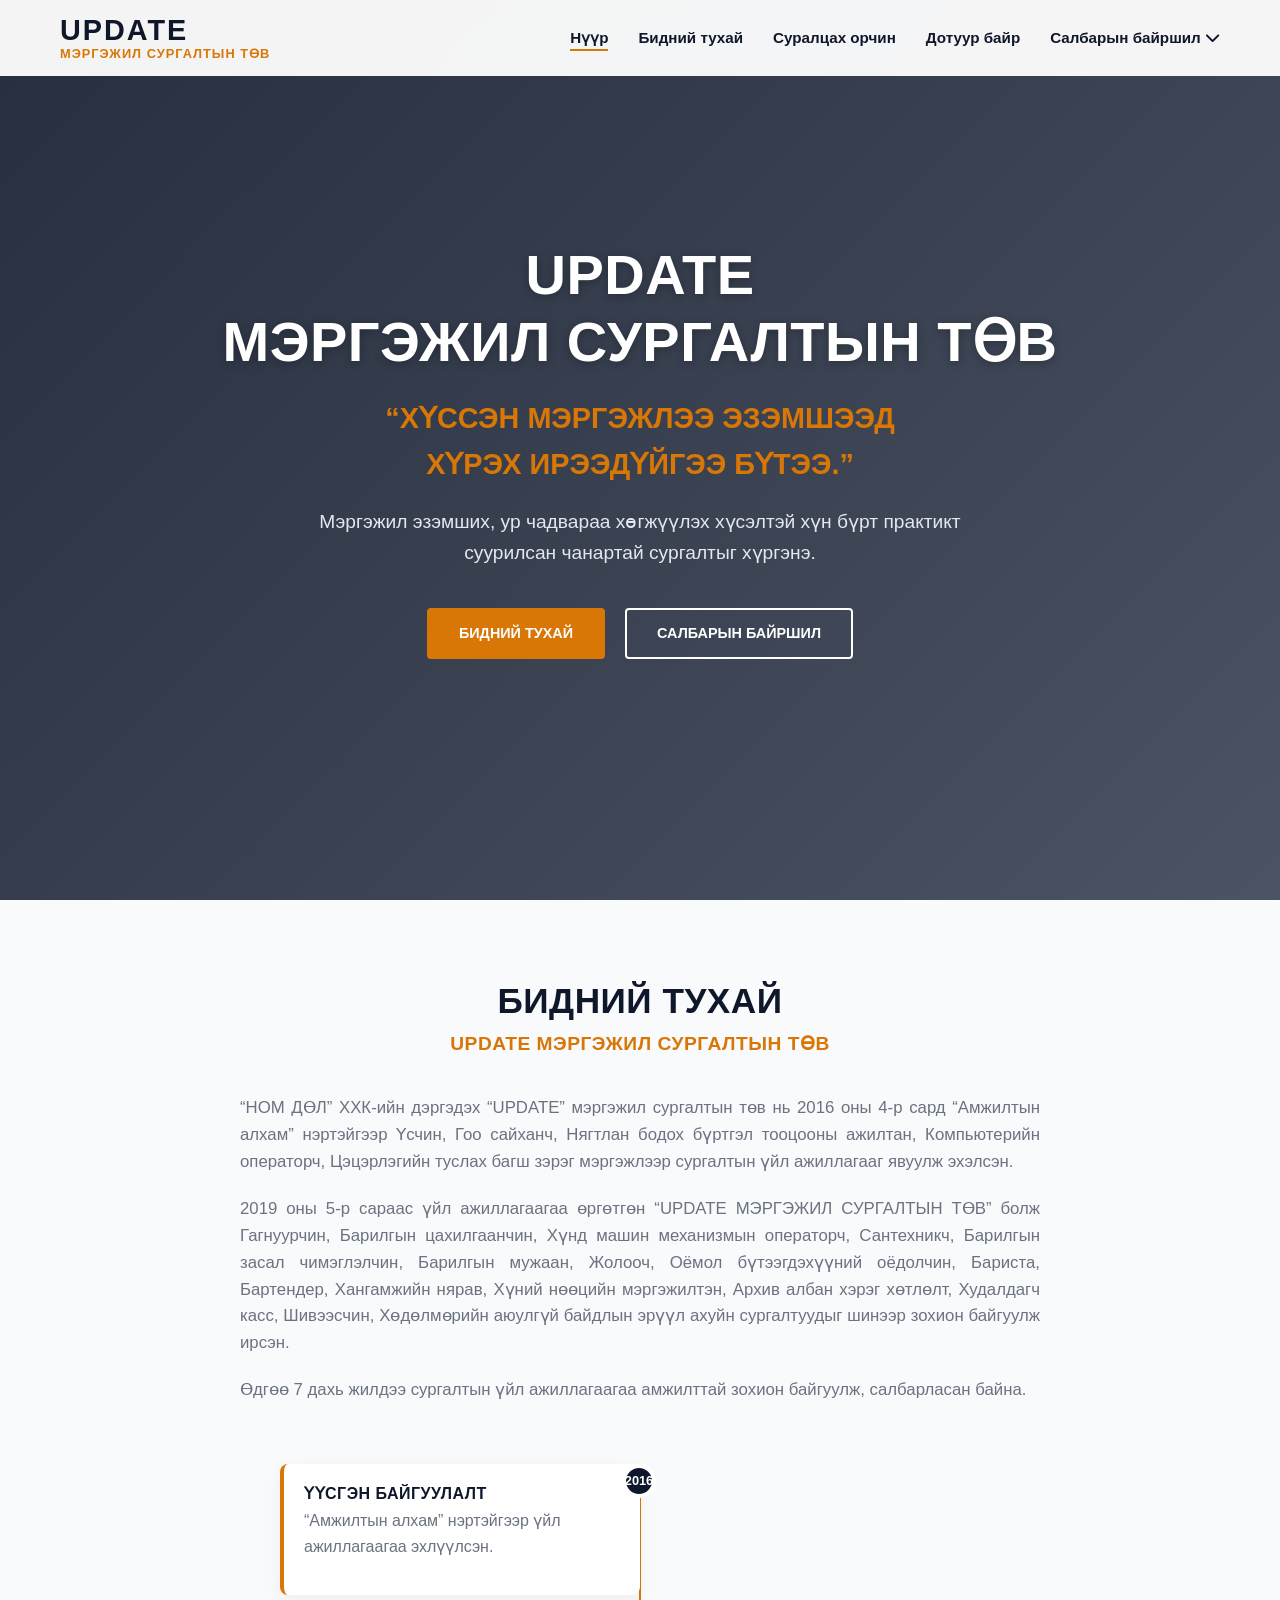
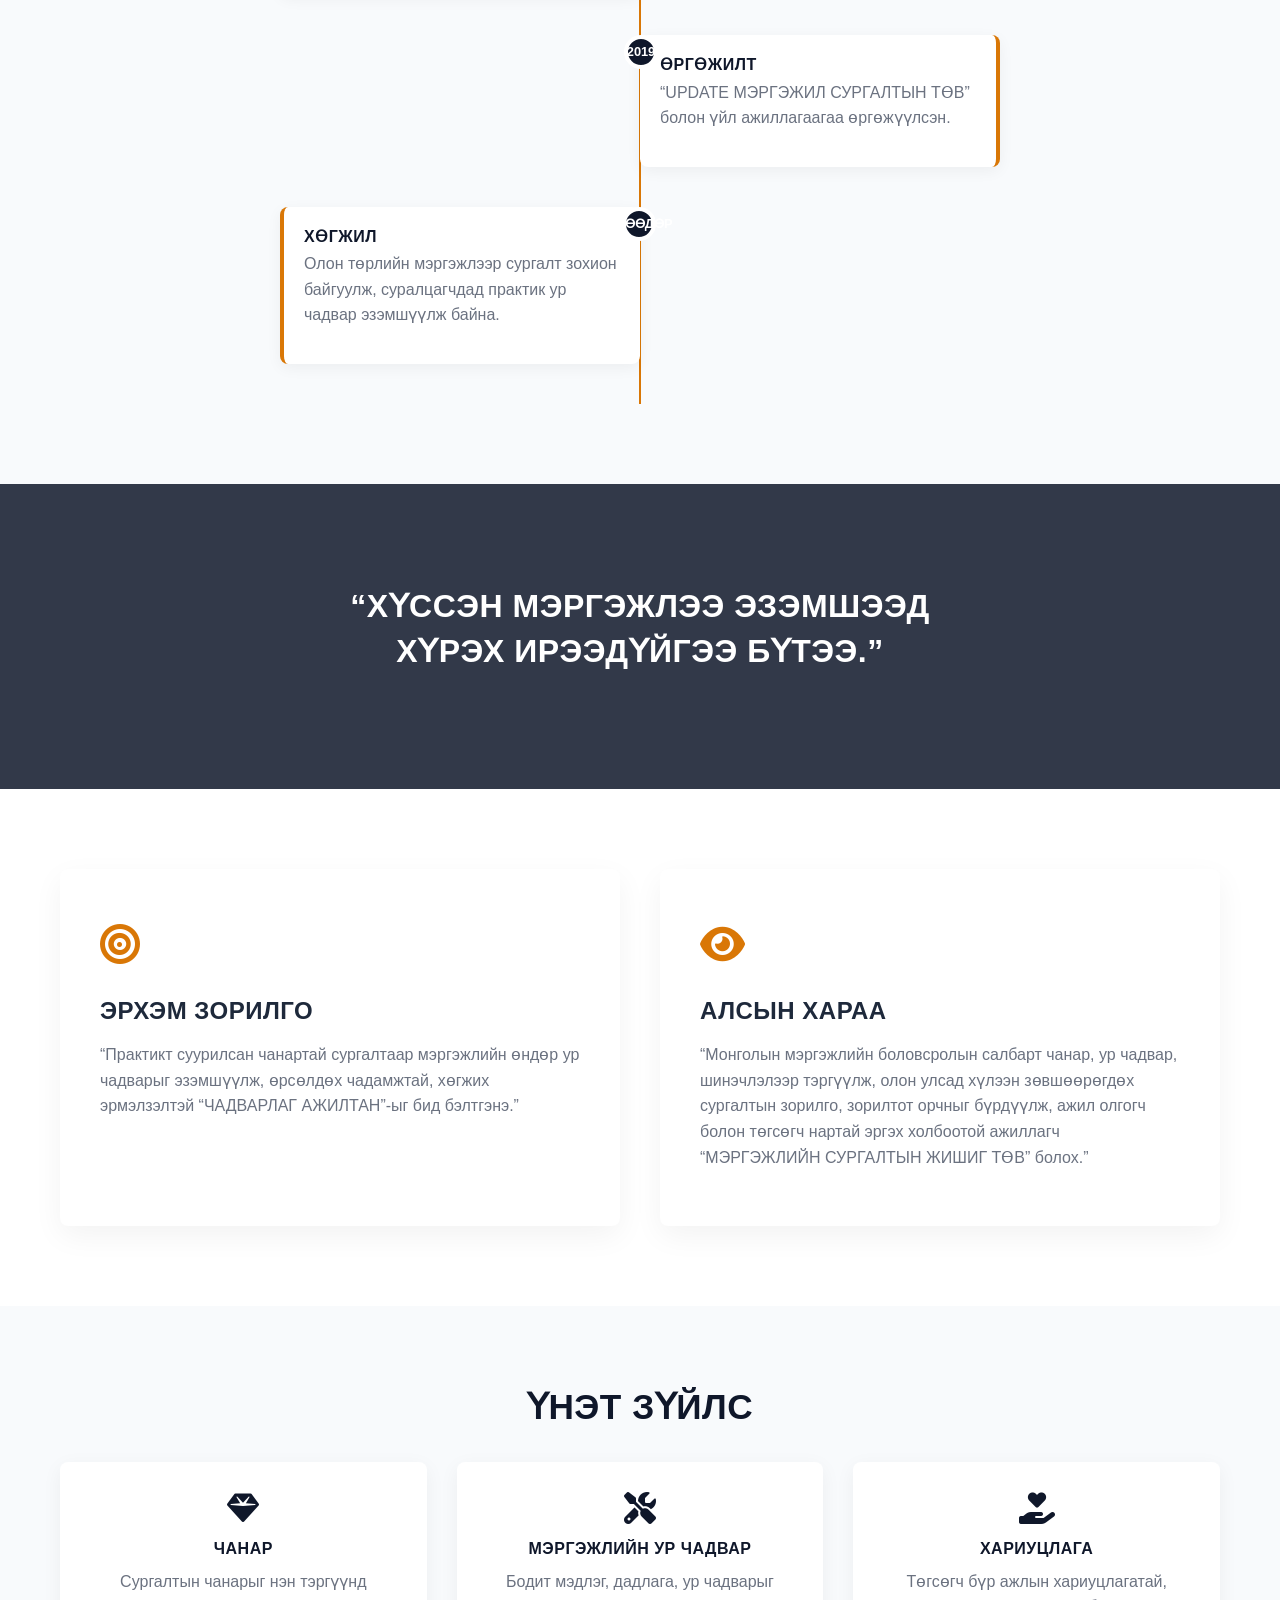
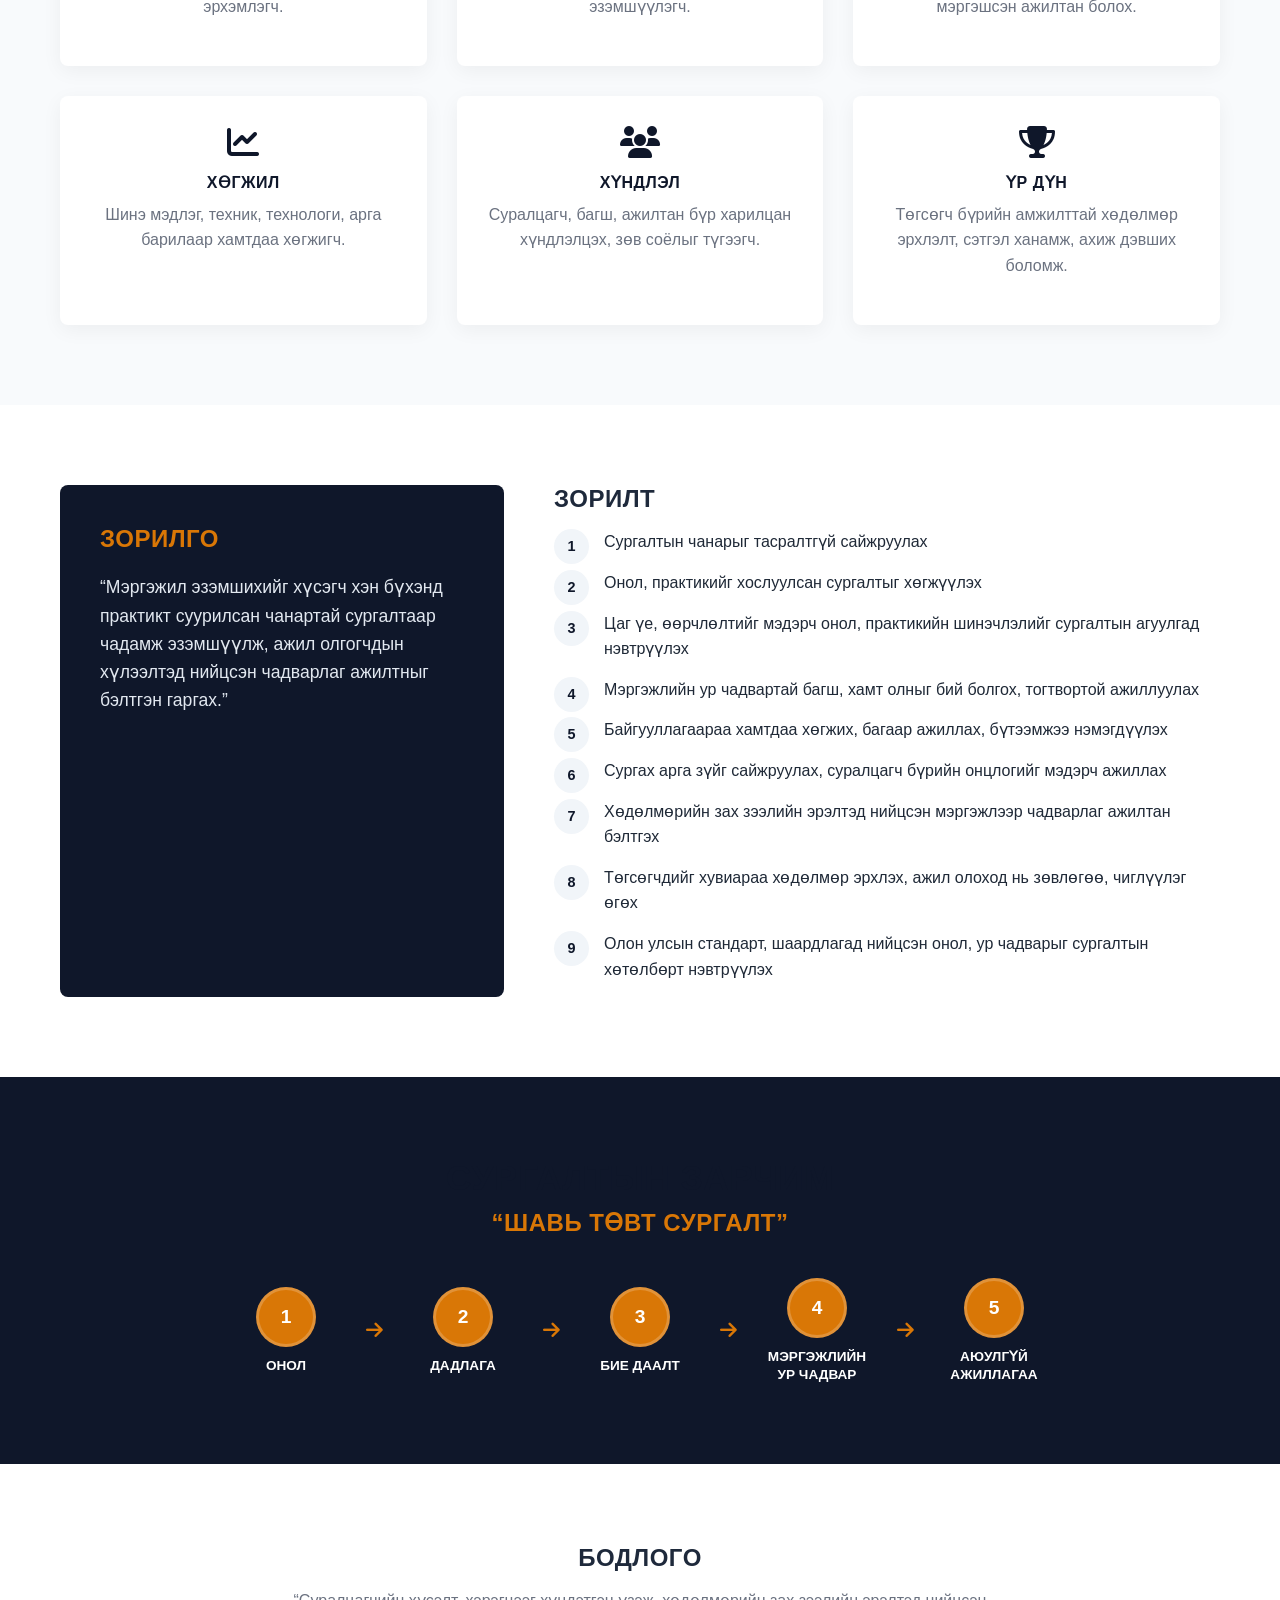
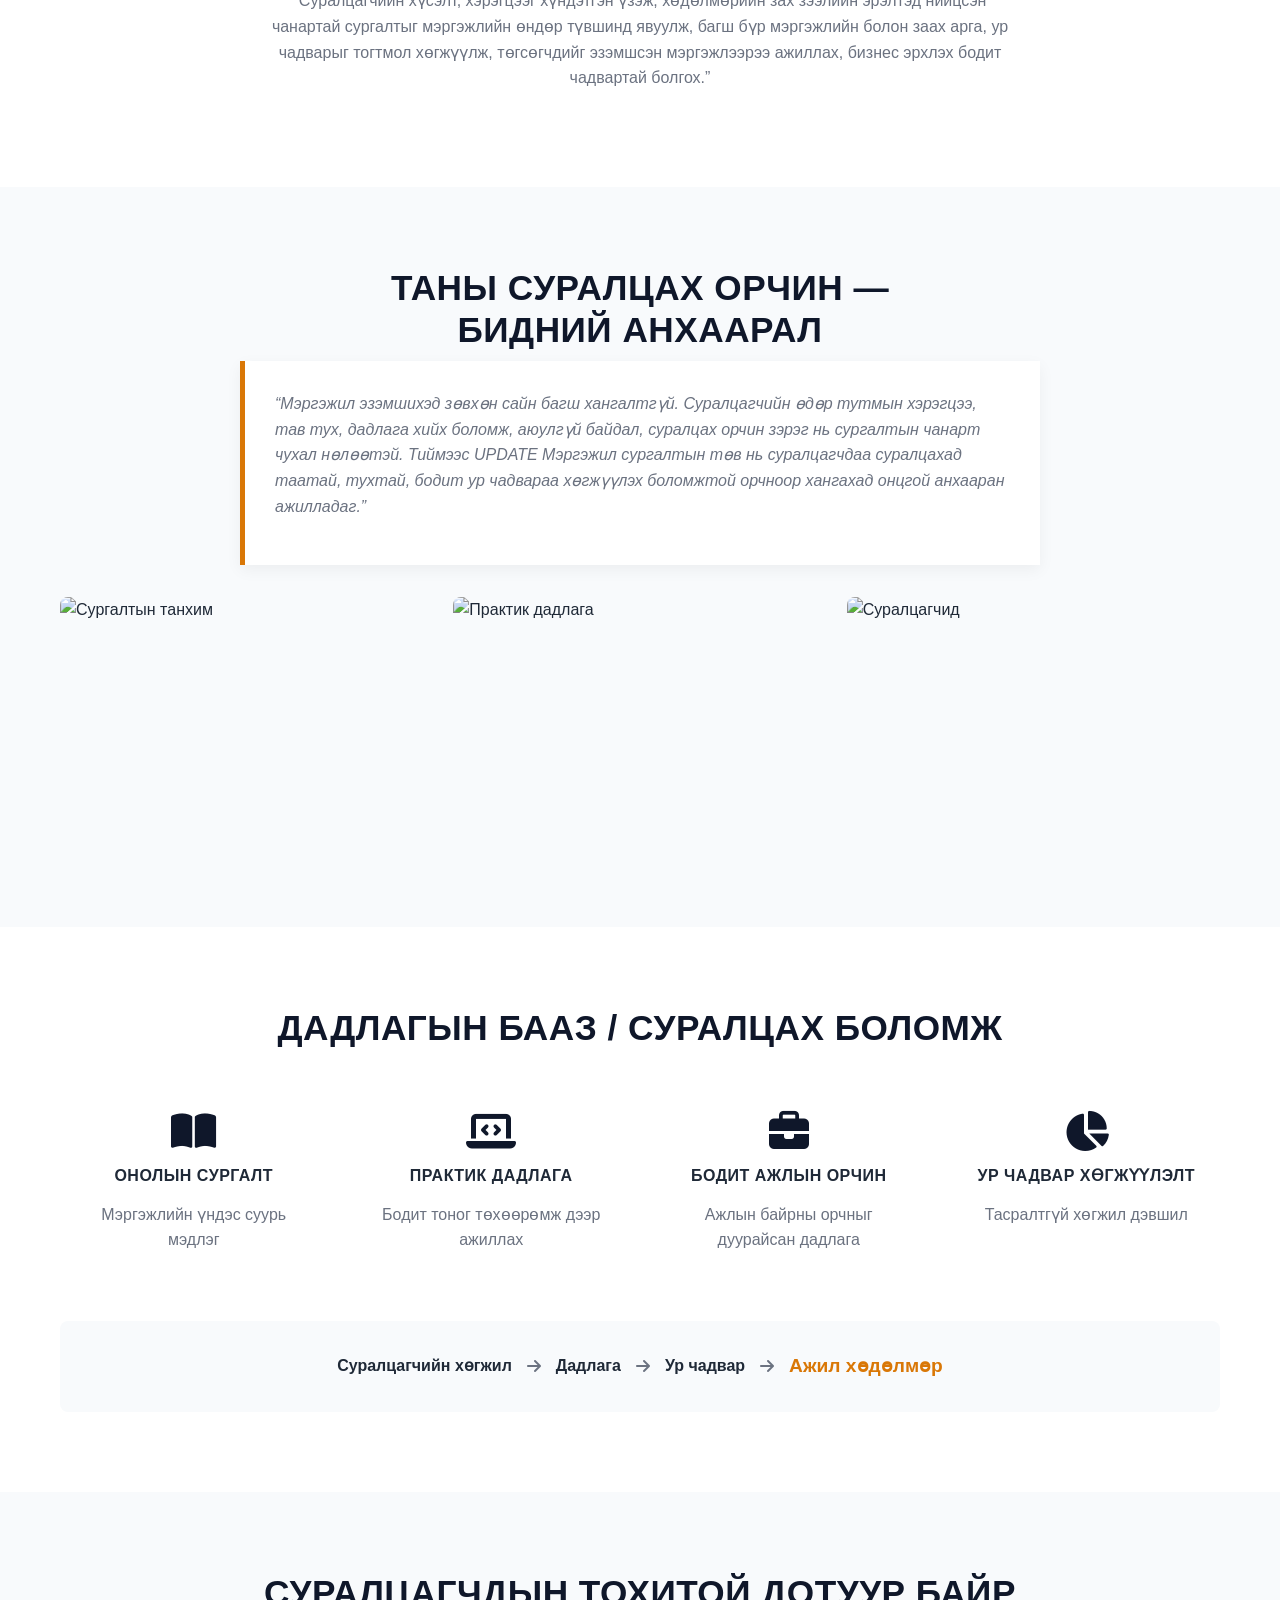
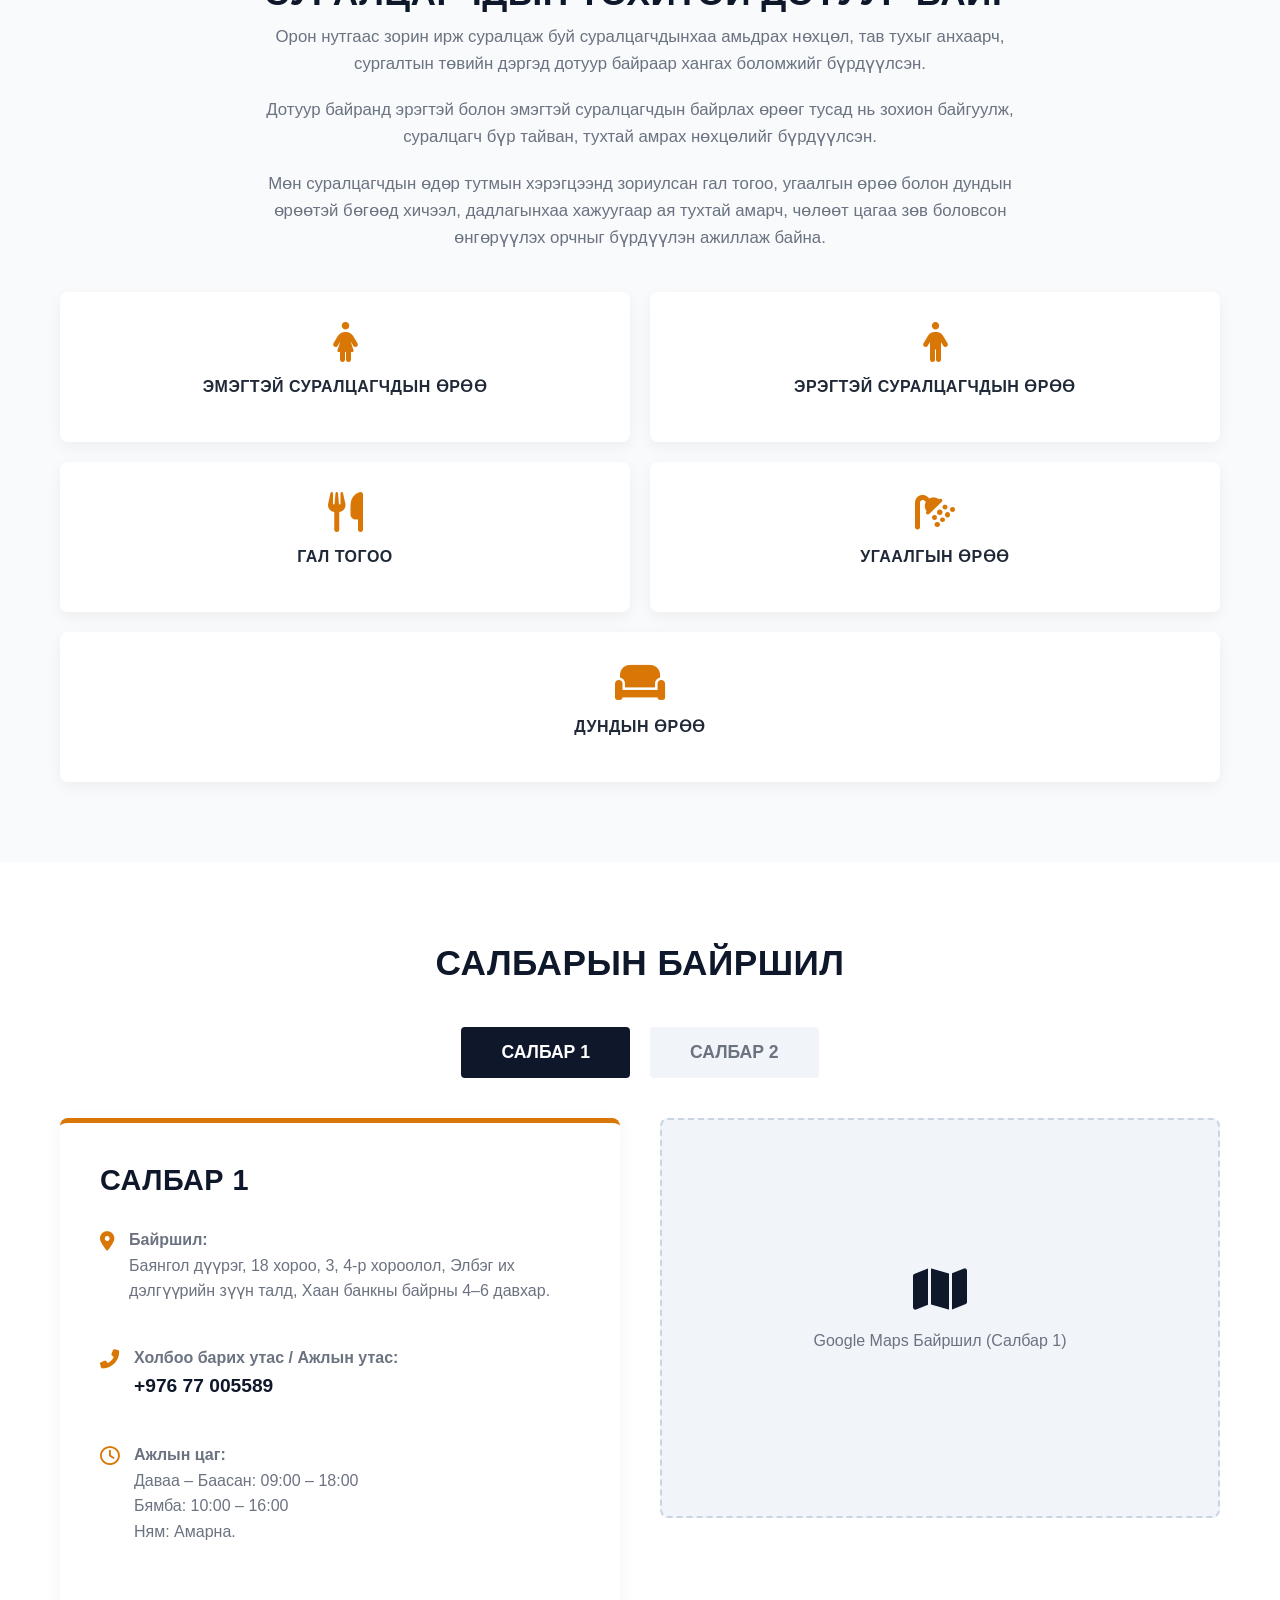
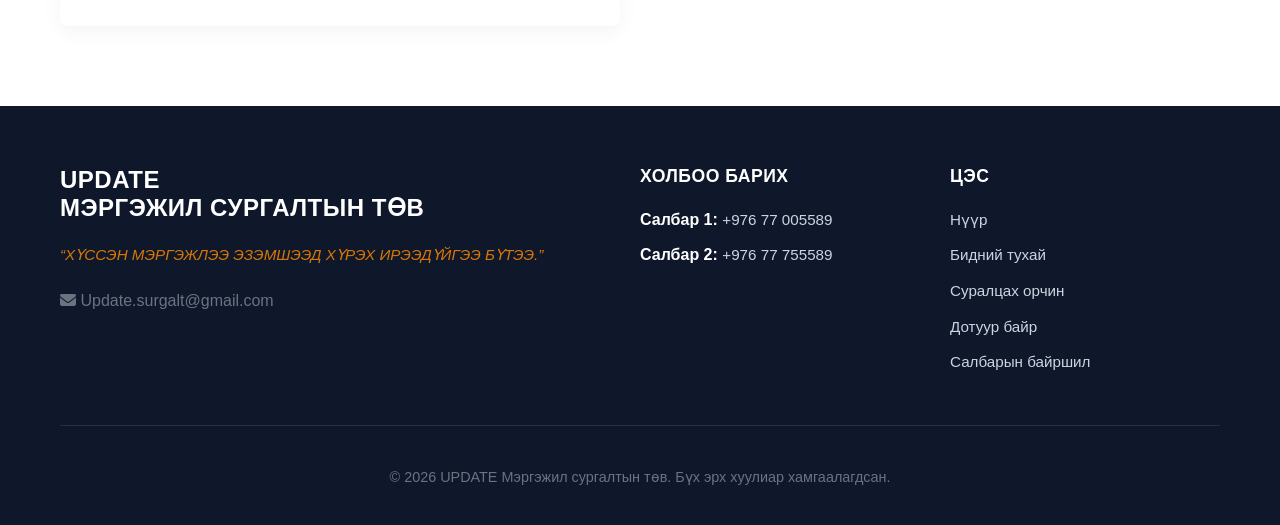
==== UPDATEMST/index.html @ 88a1bbc9 "1" ====
<!DOCTYPE html>
<html lang="mn">
<head>
    <meta charset="UTF-8">
    <meta name="viewport" content="width=device-width, initial-scale=1.0">
    <title>UPDATE Мэргэжил сургалтын төв | НОМ ДӨЛ ХХК</title>
    <meta name="description" content="НОМ ДӨЛ ХХК-ийн дэргэдэх UPDATE Мэргэжил сургалтын төв. Практикт суурилсан чанартай мэргэжлийн сургалт.">
    
    <!-- Google Fonts: Arial fallback included -->
    <link rel="preconnect" href="https://fonts.googleapis.com">
    <link rel="preconnect" href="https://fonts.gstatic.com" crossorigin>
    <link href="https://fonts.googleapis.com/css2?family=Arimo:wght@400;500;600;700&display=swap" rel="stylesheet">
    
    <!-- Font Awesome for Icons -->
    <link rel="stylesheet" href="https://cdnjs.cloudflare.com/ajax/libs/font-awesome/6.4.0/css/all.min.css">
    
    <link rel="stylesheet" href="style.css">
</head>
<body>

    <!-- HEADER -->
    <header id="header">
        <div class="container header-container">
            <div class="logo">
                <span class="logo-main">UPDATE</span>
                <span class="logo-sub">МЭРГЭЖИЛ СУРГАЛТЫН ТӨВ</span>
            </div>
            
            <button class="mobile-menu-btn" aria-label="Цэс нээх">
                <i class="fas fa-bars"></i>
            </button>

            <nav class="main-nav">
                <ul>
                    <li><a href="#home" class="nav-link active">Нүүр</a></li>
                    <li><a href="#about" class="nav-link">Бидний тухай</a></li>
                    <li><a href="#environment" class="nav-link">Суралцах орчин</a></li>
                    <li><a href="#dormitory" class="nav-link">Дотуур байр</a></li>
                    <li class="dropdown">
                        <a href="#branches" class="nav-link dropdown-toggle">Салбарын байршил <i class="fas fa-chevron-down"></i></a>
                        <ul class="dropdown-menu">
                            <li><a href="#branch1">Салбар 1</a></li>
                            <li><a href="#branch2">Салбар 2</a></li>
                        </ul>
                    </li>
                </ul>
            </nav>
        </div>
    </header>

    <!-- HERO SECTION -->
    <section id="home" class="hero">
        <div class="hero-overlay"></div>
        <div class="container hero-content">
            <h1 class="fade-in">UPDATE<br>МЭРГЭЖИЛ СУРГАЛТЫН ТӨВ</h1>
            <p class="hero-slogan fade-in delay-1">“ХҮССЭН МЭРГЭЖЛЭЭ ЭЗЭМШЭЭД<br>ХҮРЭХ ИРЭЭДҮЙГЭЭ БҮТЭЭ.”</p>
            <p class="hero-desc fade-in delay-2">Мэргэжил эзэмших, ур чадвараа хөгжүүлэх хүсэлтэй хүн бүрт практикт суурилсан чанартай сургалтыг хүргэнэ.</p>
            <div class="hero-buttons fade-in delay-3">
                <a href="#about" class="btn btn-primary">Бидний тухай</a>
                <a href="#branches" class="btn btn-outline">Салбарын байршил</a>
            </div>
        </div>
    </section>

    <!-- ABOUT US / TIMELINE -->
    <section id="about" class="section bg-light">
        <div class="container">
            <div class="section-header text-center">
                <h2 class="section-title">БИДНИЙ ТУХАЙ</h2>
                <h3 class="section-subtitle">UPDATE МЭРГЭЖИЛ СУРГАЛТЫН ТӨВ</h3>
            </div>

            <div class="about-text max-w-800">
                <p>“НОМ ДӨЛ” ХХК-ийн дэргэдэх “UPDATE” мэргэжил сургалтын төв нь 2016 оны 4-р сард “Амжилтын алхам” нэртэйгээр Үсчин, Гоо сайханч, Нягтлан бодох бүртгэл тооцооны ажилтан, Компьютерийн операторч, Цэцэрлэгийн туслах багш зэрэг мэргэжлээр сургалтын үйл ажиллагааг явуулж эхэлсэн.</p>
                <p>2019 оны 5-р сараас үйл ажиллагаагаа өргөтгөн “UPDATE МЭРГЭЖИЛ СУРГАЛТЫН ТӨВ” болж Гагнуурчин, Барилгын цахилгаанчин, Хүнд машин механизмын операторч, Сантехникч, Барилгын засал чимэглэлчин, Барилгын мужаан, Жолооч, Оёмол бүтээгдэхүүний оёдолчин, Бариста, Бартендер, Хангамжийн нярав, Хүний нөөцийн мэргэжилтэн, Архив албан хэрэг хөтлөлт, Худалдагч касс, Шивээсчин, Хөдөлмөрийн аюулгүй байдлын эрүүл ахуйн сургалтуудыг шинээр зохион байгуулж ирсэн.</p>
                <p>Өдгөө 7 дахь жилдээ сургалтын үйл ажиллагаагаа амжилттай зохион байгуулж, салбарласан байна.</p>
            </div>

            <div class="timeline mt-5">
                <div class="timeline-item">
                    <div class="timeline-marker">2016</div>
                    <div class="timeline-content">
                        <h4>Үүсгэн байгуулалт</h4>
                        <p>“Амжилтын алхам” нэртэйгээр үйл ажиллагаагаа эхлүүлсэн.</p>
                    </div>
                </div>
                <div class="timeline-item">
                    <div class="timeline-marker">2019</div>
                    <div class="timeline-content">
                        <h4>Өргөжилт</h4>
                        <p>“UPDATE МЭРГЭЖИЛ СУРГАЛТЫН ТӨВ” болон үйл ажиллагаагаа өргөжүүлсэн.</p>
                    </div>
                </div>
                <div class="timeline-item">
                    <div class="timeline-marker current">ӨНӨӨДӨР</div>
                    <div class="timeline-content">
                        <h4>Хөгжил</h4>
                        <p>Олон төрлийн мэргэжлээр сургалт зохион байгуулж, суралцагчдад практик ур чадвар эзэмшүүлж байна.</p>
                    </div>
                </div>
            </div>
        </div>
    </section>

    <!-- QUOTE SECTION -->
    <section class="quote-section parallax">
        <div class="container text-center">
            <h2 class="quote-text">“ХҮСCЭН МЭРГЭЖЛЭЭ ЭЗЭМШЭЭД<br>ХҮРЭХ ИРЭЭДҮЙГЭЭ БҮТЭЭ.”</h2>
        </div>
    </section>

    <!-- MISSION & VISION -->
    <section class="section">
        <div class="container grid-2-col">
            <div class="card mission-card reveal">
                <div class="icon-box"><i class="fas fa-bullseye"></i></div>
                <h3>ЭРХЭМ ЗОРИЛГО</h3>
                <p>“Практикт суурилсан чанартай сургалтаар мэргэжлийн өндөр ур чадварыг эзэмшүүлж, өрсөлдөх чадамжтай, хөгжих эрмэлзэлтэй “ЧАДВАРЛАГ АЖИЛТАН”-ыг бид бэлтгэнэ.”</p>
            </div>
            <div class="card vision-card reveal">
                <div class="icon-box"><i class="fas fa-eye"></i></div>
                <h3>АЛСЫН ХАРАА</h3>
                <p>“Монголын мэргэжлийн боловсролын салбарт чанар, ур чадвар, шинэчлэлээр тэргүүлж, олон улсад хүлээн зөвшөөрөгдөх сургалтын зорилго, зорилтот орчныг бүрдүүлж, ажил олгогч болон төгсөгч нартай эргэх холбоотой ажиллагч “МЭРГЭЖЛИЙН СУРГАЛТЫН ЖИШИГ ТӨВ” болох.”</p>
            </div>
        </div>
    </section>

    <!-- VALUES -->
    <section class="section bg-light">
        <div class="container">
            <div class="section-header text-center mb-4">
                <h2 class="section-title">ҮНЭТ ЗҮЙЛС</h2>
            </div>
            <div class="grid-3-col values-grid">
                <div class="value-card reveal">
                    <i class="fas fa-gem value-icon"></i>
                    <h4>ЧАНАР</h4>
                    <p>Сургалтын чанарыг нэн тэргүүнд эрхэмлэгч.</p>
                </div>
                <div class="value-card reveal">
                    <i class="fas fa-tools value-icon"></i>
                    <h4>МЭРГЭЖЛИЙН УР ЧАДВАР</h4>
                    <p>Бодит мэдлэг, дадлага, ур чадварыг эзэмшүүлэгч.</p>
                </div>
                <div class="value-card reveal">
                    <i class="fas fa-hand-holding-heart value-icon"></i>
                    <h4>ХАРИУЦЛАГА</h4>
                    <p>Төгсөгч бүр ажлын хариуцлагатай, мэргэшсэн ажилтан болох.</p>
                </div>
                <div class="value-card reveal">
                    <i class="fas fa-chart-line value-icon"></i>
                    <h4>ХӨГЖИЛ</h4>
                    <p>Шинэ мэдлэг, техник, технологи, арга барилаар хамтдаа хөгжигч.</p>
                </div>
                <div class="value-card reveal">
                    <i class="fas fa-users value-icon"></i>
                    <h4>ХҮНДЛЭЛ</h4>
                    <p>Суралцагч, багш, ажилтан бүр харилцан хүндлэлцэх, зөв соёлыг түгээгч.</p>
                </div>
                <div class="value-card reveal">
                    <i class="fas fa-trophy value-icon"></i>
                    <h4>ҮР ДҮН</h4>
                    <p>Төгсөгч бүрийн амжилттай хөдөлмөр эрхлэлт, сэтгэл ханамж, ахиж дэвших боломж.</p>
                </div>
            </div>
        </div>
    </section>

    <!-- GOALS & OBJECTIVES -->
    <section class="section">
        <div class="container">
            <div class="goals-wrapper">
                <div class="goal-main reveal">
                    <h3>ЗОРИЛГО</h3>
                    <p class="lead-text">“Мэргэжил эзэмшихийг хүсэгч хэн бүхэнд практикт суурилсан чанартай сургалтаар чадамж эзэмшүүлж, ажил олгогчдын хүлээлтэд нийцсэн чадварлаг ажилтныг бэлтгэн гаргах.”</p>
                </div>
                
                <div class="objectives-list reveal">
                    <h3>ЗОРИЛТ</h3>
                    <ol>
                        <li>Сургалтын чанарыг тасралтгүй сайжруулах</li>
                        <li>Онол, практикийг хослуулсан сургалтыг хөгжүүлэх</li>
                        <li>Цаг үе, өөрчлөлтийг мэдэрч онол, практикийн шинэчлэлийг сургалтын агуулгад нэвтрүүлэх</li>
                        <li>Мэргэжлийн ур чадвартай багш, хамт олныг бий болгох, тогтвортой ажиллуулах</li>
                        <li>Байгууллагаараа хамтдаа хөгжих, багаар ажиллах, бүтээмжээ нэмэгдүүлэх</li>
                        <li>Сургах арга зүйг сайжруулах, суралцагч бүрийн онцлогийг мэдэрч ажиллах</li>
                        <li>Хөдөлмөрийн зах зээлийн эрэлтэд нийцсэн мэргэжлээр чадварлаг ажилтан бэлтгэх</li>
                        <li>Төгсөгчдийг хувиараа хөдөлмөр эрхлэх, ажил олоход нь зөвлөгөө, чиглүүлэг өгөх</li>
                        <li>Олон улсын стандарт, шаардлагад нийцсэн онол, ур чадварыг сургалтын хөтөлбөрт нэвтрүүлэх</li>
                    </ol>
                </div>
            </div>
        </div>
    </section>

    <!-- TRAINING PRINCIPLES -->
    <section class="section bg-dark text-white">
        <div class="container text-center">
            <h2 class="section-title text-white mb-2">СУРГАЛТЫН ЗАРЧИМ</h2>
            <h3 class="text-accent mb-5">“ШАВЬ ТӨВТ СУРГАЛТ”</h3>
            
            <div class="process-flow">
                <div class="process-step">
                    <div class="step-circle">1</div>
                    <span>ОНОЛ</span>
                </div>
                <div class="process-arrow"><i class="fas fa-arrow-right"></i></div>
                
                <div class="process-step">
                    <div class="step-circle">2</div>
                    <span>ДАДЛАГА</span>
                </div>
                <div class="process-arrow"><i class="fas fa-arrow-right"></i></div>
                
                <div class="process-step">
                    <div class="step-circle">3</div>
                    <span>БИЕ ДААЛТ</span>
                </div>
                <div class="process-arrow"><i class="fas fa-arrow-right"></i></div>
                
                <div class="process-step">
                    <div class="step-circle">4</div>
                    <span>МЭРГЭЖЛИЙН<br>УР ЧАДВАР</span>
                </div>
                <div class="process-arrow"><i class="fas fa-arrow-right"></i></div>
                
                <div class="process-step">
                    <div class="step-circle">5</div>
                    <span>АЮУЛГҮЙ<br>АЖИЛЛАГАА</span>
                </div>
            </div>
        </div>
    </section>

    <!-- POLICY -->
    <section class="section">
        <div class="container max-w-800 text-center">
            <h3 class="mb-3">БОДЛОГО</h3>
            <p class="policy-text">“Суралцагчийн хүсэлт, хэрэгцээг хүндэтгэн үзэж, хөдөлмөрийн зах зээлийн эрэлтэд нийцсэн чанартай сургалтыг мэргэжлийн өндөр түвшинд явуулж, багш бүр мэргэжлийн болон заах арга, ур чадварыг тогтмол хөгжүүлж, төгсөгчдийг эзэмшсэн мэргэжлээрээ ажиллах, бизнес эрхлэх бодит чадвартай болгох.”</p>
        </div>
    </section>

    <!-- ENVIRONMENT -->
    <section id="environment" class="section bg-light">
        <div class="container">
            <div class="section-header text-center">
                <h2 class="section-title">ТАНЫ СУРАЛЦАХ ОРЧИН —<br>БИДНИЙ АНХААРАЛ</h2>
            </div>
            
            <div class="quote-block max-w-800 mx-auto mb-5">
                <p>“Мэргэжил эзэмшихэд зөвхөн сайн багш хангалтгүй. Суралцагчийн өдөр тутмын хэрэгцээ, тав тух, дадлага хийх боломж, аюулгүй байдал, суралцах орчин зэрэг нь сургалтын чанарт чухал нөлөөтэй. Тиймээс UPDATE Мэргэжил сургалтын төв нь суралцагчдаа суралцахад таатай, тухтай, бодит ур чадвараа хөгжүүлэх боломжтой орчноор хангахад онцгой анхааран ажилладаг.”</p>
            </div>

            <div class="gallery-grid">
                <!-- Placeholder images using placehold.co for demonstration -->
                <div class="gallery-item">
                    <img src="https://placehold.co/600x400/e2e8f0/1e293b?text=Сургалтын+танхим" alt="Сургалтын танхим">
                    <div class="overlay"><span>Сургалтын танхим</span></div>
                </div>
                <div class="gallery-item">
                    <img src="https://placehold.co/600x400/e2e8f0/1e293b?text=Практик+дадлага" alt="Практик дадлага">
                    <div class="overlay"><span>Практик дадлага</span></div>
                </div>
                <div class="gallery-item">
                    <img src="https://placehold.co/600x400/e2e8f0/1e293b?text=Суралцагчид" alt="Суралцагчид">
                    <div class="overlay"><span>Суралцагчид</span></div>
                </div>
            </div>
        </div>
    </section>

    <!-- PRACTICE BASE -->
    <section class="section">
        <div class="container">
            <div class="section-header text-center mb-5">
                <h2 class="section-title">ДАДЛАГЫН БААЗ / СУРАЛЦАХ БОЛОМЖ</h2>
            </div>
            
            <div class="grid-4-col">
                <div class="feature-box text-center reveal">
                    <i class="fas fa-book-open feature-icon"></i>
                    <h4>Онолын сургалт</h4>
                    <p>Мэргэжлийн үндэс суурь мэдлэг</p>
                </div>
                <div class="feature-box text-center reveal">
                    <i class="fas fa-laptop-code feature-icon"></i>
                    <h4>Практик дадлага</h4>
                    <p>Бодит тоног төхөөрөмж дээр ажиллах</p>
                </div>
                <div class="feature-box text-center reveal">
                    <i class="fas fa-briefcase feature-icon"></i>
                    <h4>Бодит ажлын орчин</h4>
                    <p>Ажлын байрны орчныг дуурайсан дадлага</p>
                </div>
                <div class="feature-box text-center reveal">
                    <i class="fas fa-chart-pie feature-icon"></i>
                    <h4>Ур чадвар хөгжүүлэлт</h4>
                    <p>Тасралтгүй хөгжил дэвшил</p>
                </div>
            </div>
            
            <div class="flow-diagram mt-5 text-center">
                <div class="flow-item">Суралцагчийн хөгжил</div>
                <i class="fas fa-arrow-right flow-arrow"></i>
                <div class="flow-item">Дадлага</div>
                <i class="fas fa-arrow-right flow-arrow"></i>
                <div class="flow-item">Ур чадвар</div>
                <i class="fas fa-arrow-right flow-arrow"></i>
                <div class="flow-item highlight">Ажил хөдөлмөр</div>
            </div>
        </div>
    </section>

    <!-- DORMITORY -->
    <section id="dormitory" class="section bg-light">
        <div class="container">
            <div class="section-header text-center">
                <h2 class="section-title">СУРАЛЦАГЧДЫН ТОХИТОЙ ДОТУУР БАЙР</h2>
            </div>
            
            <div class="dormitory-content max-w-800 mx-auto text-center mb-5">
                <p>Орон нутгаас зорин ирж суралцаж буй суралцагчдынхаа амьдрах нөхцөл, тав тухыг анхаарч, сургалтын төвийн дэргэд дотуур байраар хангах боломжийг бүрдүүлсэн.</p>
                <p>Дотуур байранд эрэгтэй болон эмэгтэй суралцагчдын байрлах өрөөг тусад нь зохион байгуулж, суралцагч бүр тайван, тухтай амрах нөхцөлийг бүрдүүлсэн.</p>
                <p>Мөн суралцагчдын өдөр тутмын хэрэгцээнд зориулсан гал тогоо, угаалгын өрөө болон дундын өрөөтэй бөгөөд хичээл, дадлагынхаа хажуугаар ая тухтай амарч, чөлөөт цагаа зөв боловсон өнгөрүүлэх орчныг бүрдүүлэн ажиллаж байна.</p>
            </div>

            <div class="dormitory-features grid-2-col-mobile">
                <div class="dorm-card reveal">
                    <i class="fas fa-female"></i>
                    <h4>Эмэгтэй суралцагчдын өрөө</h4>
                </div>
                <div class="dorm-card reveal">
                    <i class="fas fa-male"></i>
                    <h4>Эрэгтэй суралцагчдын өрөө</h4>
                </div>
                <div class="dorm-card reveal">
                    <i class="fas fa-utensils"></i>
                    <h4>Гал тогоо</h4>
                </div>
                <div class="dorm-card reveal">
                    <i class="fas fa-shower"></i>
                    <h4>Угаалгын өрөө</h4>
                </div>
                <div class="dorm-card full-width reveal">
                    <i class="fas fa-couch"></i>
                    <h4>Дундын өрөө</h4>
                </div>
            </div>
        </div>
    </section>

    <!-- BRANCHES -->
    <section id="branches" class="section">
        <div class="container">
            <div class="section-header text-center mb-5">
                <h2 class="section-title">САЛБАРЫН БАЙРШИЛ</h2>
            </div>

            <div class="branch-tabs">
                <button class="tab-btn active" data-tab="branch1">САЛБАР 1</button>
                <button class="tab-btn" data-tab="branch2">САЛБАР 2</button>
            </div>

            <div class="branch-content-wrapper">
                <!-- Branch 1 -->
                <div id="branch1" class="branch-content active">
                    <div class="branch-info">
                        <h3>САЛБАР 1</h3>
                        <div class="info-group">
                            <i class="fas fa-map-marker-alt"></i>
                            <p><strong>Байршил:</strong><br>Баянгол дүүрэг, 18 хороо, 3, 4-р хороолол, Элбэг их дэлгүүрийн зүүн талд, Хаан банкны байрны 4–6 давхар.</p>
                        </div>
                        <div class="info-group">
                            <i class="fas fa-phone-alt"></i>
                            <p><strong>Холбоо барих утас / Ажлын утас:</strong><br><a href="tel:+97677005589">+976 77 005589</a></p>
                        </div>
                        <div class="info-group">
                            <i class="far fa-clock"></i>
                            <p><strong>Ажлын цаг:</strong><br>Даваа – Баасан: 09:00 – 18:00<br>Бямба: 10:00 – 16:00<br>Ням: Амарна.</p>
                        </div>
                    </div>
                    <div class="branch-map">
                        <!-- Placeholder for Map -->
                        <div class="map-placeholder">
                            <i class="fas fa-map"></i>
                            <p>Google Maps Байршил (Салбар 1)</p>
                        </div>
                    </div>
                </div>

                <!-- Branch 2 -->
                <div id="branch2" class="branch-content">
                    <div class="branch-info">
                        <h3>САЛБАР 2</h3>
                        <div class="info-group">
                            <i class="fas fa-map-marker-alt"></i>
                            <p><strong>Байршил:</strong><br>Сүхбаатар дүүрэг, 8 хороо, Сонор плаза оффис үйлчилгээний төв, 5 давхар, 503 тоот.</p>
                        </div>
                        <div class="info-group">
                            <i class="fas fa-phone-alt"></i>
                            <p><strong>Холбоо барих утас / Ажлын утас:</strong><br><a href="tel:+97677755589">+976 77 755589</a></p>
                        </div>
                        <div class="info-group">
                            <i class="far fa-clock"></i>
                            <p><strong>Ажлын цаг:</strong><br>Даваа – Баасан: 09:00 – 18:00<br>Бямба: 10:00 – 16:00<br>Ням: Амарна.</p>
                        </div>
                    </div>
                    <div class="branch-map">
                        <!-- Placeholder for Map -->
                        <div class="map-placeholder">
                            <i class="fas fa-map"></i>
                            <p>Google Maps Байршил (Салбар 2)</p>
                        </div>
                    </div>
                </div>
            </div>
        </div>
    </section>

    <!-- FOOTER -->
    <footer class="footer">
        <div class="container">
            <div class="footer-grid">
                <div class="footer-brand">
                    <h3>UPDATE<br>МЭРГЭЖИЛ СУРГАЛТЫН ТӨВ</h3>
                    <p class="slogan">“ХҮСCЭН МЭРГЭЖЛЭЭ ЭЗЭМШЭЭД ХҮРЭХ ИРЭЭДҮЙГЭЭ БҮТЭЭ.”</p>
                    <div class="contact-info">
                        <p><i class="fas fa-envelope"></i> Update.surgalt@gmail.com</p>
                    </div>
                </div>
                
                <div class="footer-links">
                    <h4>Холбоо барих</h4>
                    <ul>
                        <li><strong>Салбар 1:</strong> <a href="tel:+97677005589">+976 77 005589</a></li>
                        <li><strong>Салбар 2:</strong> <a href="tel:+97677755589">+976 77 755589</a></li>
                    </ul>
                </div>

                <div class="footer-nav">
                    <h4>Цэс</h4>
                    <ul>
                        <li><a href="#home">Нүүр</a></li>
                        <li><a href="#about">Бидний тухай</a></li>
                        <li><a href="#environment">Суралцах орчин</a></li>
                        <li><a href="#dormitory">Дотуур байр</a></li>
                        <li><a href="#branches">Салбарын байршил</a></li>
                    </ul>
                </div>
            </div>
            
            <div class="footer-bottom">
                <p>&copy; 2026 UPDATE Мэргэжил сургалтын төв. Бүх эрх хуулиар хамгаалагдсан.</p>
            </div>
        </div>
    </footer>

    <script src="script.js"></script>
</body>
</html>
---- UPDATEMST/style.css ----
/* =========================================
   1. GLOBAL STYLES & VARIABLES
   ========================================= */
:root {
    /* Colors */
    --primary-color: #0f172a; /* Deep Navy - Main Dark Blue */
    --secondary-color: #1e293b; /* Slate Dark */
    --accent-color: #d97706; /* Amber/Gold - Accent */
    --text-dark: #1f2937;
    --text-light: #6b7280;
    --white: #ffffff;
    --bg-light: #f8fafc;
    --bg-gray: #f1f5f9;
    
    /* Typography */
    --font-main: 'Arial', 'Helvetica', sans-serif; /* Fallback to Arial as requested */
    
    /* Spacing */
    --section-padding: 80px 0;
    --container-width: 1200px;
    
    /* Transitions */
    --transition: all 0.3s ease;
}

* {
    margin: 0;
    padding: 0;
    box-sizing: border-box;
}

html {
    scroll-behavior: smooth;
}

body {
    font-family: var(--font-main);
    color: var(--text-dark);
    line-height: 1.6;
    background-color: var(--white);
    overflow-x: hidden;
}

a {
    text-decoration: none;
    color: inherit;
    transition: var(--transition);
}

ul {
    list-style: none;
}

img {
    max-width: 100%;
    height: auto;
    display: block;
}

.container {
    max-width: var(--container-width);
    margin: 0 auto;
    padding: 0 20px;
}

.section {
    padding: var(--section-padding);
}

.bg-light { background-color: var(--bg-light); }
.bg-dark { background-color: var(--primary-color); color: var(--white); }
.text-white { color: var(--white); }
.text-accent { color: var(--accent-color); }
.text-center { text-align: center; }
.max-w-800 { max-width: 800px; margin: 0 auto; }
.mb-2 { margin-bottom: 0.5rem; }
.mb-3 { margin-bottom: 1rem; }
.mb-4 { margin-bottom: 1.5rem; }
.mb-5 { margin-bottom: 2rem; }
.mt-5 { margin-top: 2rem; }

/* Typography */
h1, h2, h3, h4 {
    font-weight: 700;
    line-height: 1.2;
    margin-bottom: 1rem;
    text-transform: uppercase;
    letter-spacing: 0.5px;
}

h1 { font-size: 2.5rem; }
h2 { font-size: 2rem; color: var(--primary-color); }
h3 { font-size: 1.5rem; color: var(--secondary-color); }
p { margin-bottom: 1rem; color: var(--text-light); }

.section-title {
    position: relative;
    display: inline-block;
    margin-bottom: 10px;
    font-size: 2.2rem;
    color: var(--primary-color);
}

.section-subtitle {
    font-size: 1.2rem;
    color: var(--accent-color);
    font-weight: 600;
    margin-bottom: 40px;
    display: block;
}

/* Buttons */
.btn {
    display: inline-block;
    padding: 12px 30px;
    border-radius: 4px;
    font-weight: 600;
    text-transform: uppercase;
    font-size: 0.9rem;
    cursor: pointer;
    transition: var(--transition);
}

.btn-primary {
    background-color: var(--accent-color);
    color: var(--white);
    border: 2px solid var(--accent-color);
}

.btn-primary:hover {
    background-color: transparent;
    color: var(--accent-color);
}

.btn-outline {
    background-color: transparent;
    color: var(--white);
    border: 2px solid var(--white);
}

.btn-outline:hover {
    background-color: var(--white);
    color: var(--primary-color);
}

/* =========================================
   2. HEADER & NAVIGATION
   ========================================= */
#header {
    position: fixed;
    top: 0;
    left: 0;
    width: 100%;
    background-color: rgba(255, 255, 255, 0.95);
    backdrop-filter: blur(10px);
    box-shadow: 0 2px 10px rgba(0,0,0,0.1);
    z-index: 1000;
    padding: 15px 0;
    transition: var(--transition);
}

.header-container {
    display: flex;
    justify-content: space-between;
    align-items: center;
}

.logo {
    display: flex;
    flex-direction: column;
    line-height: 1.1;
}

.logo-main {
    font-size: 1.8rem;
    font-weight: 800;
    color: var(--primary-color);
    letter-spacing: 2px;
}

.logo-sub {
    font-size: 0.8rem;
    font-weight: 600;
    color: var(--accent-color);
    letter-spacing: 1px;
}

.main-nav ul {
    display: flex;
    gap: 30px;
}

.nav-link {
    font-weight: 600;
    font-size: 0.95rem;
    color: var(--primary-color);
    position: relative;
}

.nav-link::after {
    content: '';
    position: absolute;
    bottom: -5px;
    left: 0;
    width: 0;
    height: 2px;
    background-color: var(--accent-color);
    transition: var(--transition);
}

.nav-link:hover::after,
.nav-link.active::after {
    width: 100%;
}

/* Dropdown */
.dropdown {
    position: relative;
}

.dropdown-menu {
    position: absolute;
    top: 100%;
    left: 0;
    background-color: var(--white);
    box-shadow: 0 5px 15px rgba(0,0,0,0.1);
    min-width: 180px;
    opacity: 0;
    visibility: hidden;
    transform: translateY(10px);
    transition: var(--transition);
    border-radius: 4px;
    padding: 10px 0;
}

.dropdown:hover .dropdown-menu {
    opacity: 1;
    visibility: visible;
    transform: translateY(0);
}

.dropdown-menu li a {
    display: block;
    padding: 10px 20px;
    color: var(--text-dark);
    font-size: 0.9rem;
}

.dropdown-menu li a:hover {
    background-color: var(--bg-light);
    color: var(--accent-color);
}

.mobile-menu-btn {
    display: none;
    background: none;
    border: none;
    font-size: 1.5rem;
    color: var(--primary-color);
    cursor: pointer;
}

/* =========================================
   3. HERO SECTION
   ========================================= */
.hero {
    height: 100vh;
    background-image: url('https://images.unsplash.com/photo-1524178232363-1fb2b075b655?ixlib=rb-4.0.3&auto=format&fit=crop&w=1920&q=80');
    background-size: cover;
    background-position: center;
    background-attachment: fixed;
    position: relative;
    display: flex;
    align-items: center;
    justify-content: center;
    text-align: center;
    color: var(--white);
    margin-top: 0;
}

.hero-overlay {
    position: absolute;
    top: 0;
    left: 0;
    width: 100%;
    height: 100%;
    background: linear-gradient(135deg, rgba(15, 23, 42, 0.9), rgba(30, 41, 59, 0.8));
}

.hero-content {
    position: relative;
    z-index: 2;
    max-width: 900px;
}

.hero h1 {
    font-size: 3.5rem;
    margin-bottom: 20px;
    text-shadow: 0 2px 10px rgba(0,0,0,0.3);
}

.hero-slogan {
    font-size: 1.8rem;
    font-weight: 700;
    color: var(--accent-color);
    margin-bottom: 20px;
    text-transform: uppercase;
}

.hero-desc {
    font-size: 1.2rem;
    color: #e2e8f0;
    margin-bottom: 40px;
    max-width: 700px;
    margin-left: auto;
    margin-right: auto;
}

.hero-buttons {
    display: flex;
    gap: 20px;
    justify-content: center;
}

/* Animations */
.fade-in {
    opacity: 0;
    transform: translateY(30px);
    animation: fadeInUp 1s forwards;
}

.delay-1 { animation-delay: 0.2s; }
.delay-2 { animation-delay: 0.4s; }
.delay-3 { animation-delay: 0.6s; }

@keyframes fadeInUp {
    to {
        opacity: 1;
        transform: translateY(0);
    }
}

/* =========================================
   4. ABOUT & TIMELINE
   ========================================= */
.about-text p {
    margin-bottom: 20px;
    font-size: 1.05rem;
    text-align: justify;
}

.timeline {
    position: relative;
    max-width: 800px;
    margin: 60px auto 0;
}

.timeline::before {
    content: '';
    position: absolute;
    left: 50%;
    transform: translateX(-50%);
    width: 2px;
    height: 100%;
    background-color: var(--accent-color);
}

.timeline-item {
    display: flex;
    justify-content: flex-end;
    padding-bottom: 40px;
    position: relative;
    width: 50%;
}

.timeline-item:nth-child(even) {
    align-self: flex-end;
    justify-content: flex-start;
    margin-left: 50%;
}

.timeline-marker {
    position: absolute;
    right: -16px;
    top: 0;
    width: 34px;
    height: 34px;
    background-color: var(--primary-color);
    color: var(--white);
    border-radius: 50%;
    display: flex;
    align-items: center;
    justify-content: center;
    font-weight: 700;
    font-size: 0.8rem;
    border: 4px solid var(--white);
    z-index: 2;
}

.timeline-item:nth-child(even) .timeline-marker {
    left: -16px;
    right: auto;
}

.timeline-content {
    width: 90%;
    padding: 20px;
    background-color: var(--white);
    border-radius: 8px;
    box-shadow: 0 4px 15px rgba(0,0,0,0.05);
    border-left: 4px solid var(--accent-color);
}

.timeline-item:nth-child(even) .timeline-content {
    border-left: none;
    border-right: 4px solid var(--accent-color);
}

.timeline-content h4 {
    color: var(--primary-color);
    margin-bottom: 5px;
}

/* =========================================
   5. QUOTE SECTION
   ========================================= */
.quote-section {
    background-image: url('https://images.unsplash.com/photo-1517245386807-bb43f82c36c4?ixlib=rb-4.0.3&auto=format&fit=crop&w=1920&q=80');
    background-size: cover;
    background-position: center;
    background-attachment: fixed;
    padding: 100px 0;
    position: relative;
}

.quote-section::before {
    content: '';
    position: absolute;
    top: 0;
    left: 0;
    width: 100%;
    height: 100%;
    background-color: rgba(15, 23, 42, 0.85);
}

.quote-text {
    position: relative;
    z-index: 2;
    color: var(--white);
    font-size: 2rem;
    font-weight: 700;
    text-transform: uppercase;
    line-height: 1.4;
}

/* =========================================
   6. CARDS (Mission, Vision, Values)
   ========================================= */
.grid-2-col {
    display: grid;
    grid-template-columns: repeat(2, 1fr);
    gap: 40px;
}

.grid-3-col {
    display: grid;
    grid-template-columns: repeat(3, 1fr);
    gap: 30px;
}

.card {
    background-color: var(--white);
    padding: 40px;
    border-radius: 8px;
    box-shadow: 0 10px 30px rgba(0,0,0,0.05);
    transition: var(--transition);
    border-top: 4px solid transparent;
}

.card:hover {
    transform: translateY(-5px);
    border-top-color: var(--accent-color);
}

.icon-box {
    font-size: 2.5rem;
    color: var(--accent-color);
    margin-bottom: 20px;
}

.value-card {
    background-color: var(--white);
    padding: 30px;
    border-radius: 8px;
    text-align: center;
    box-shadow: 0 5px 20px rgba(0,0,0,0.05);
    transition: var(--transition);
}

.value-card:hover {
    transform: translateY(-5px);
    box-shadow: 0 10px 25px rgba(0,0,0,0.1);
}

.value-icon {
    font-size: 2rem;
    color: var(--primary-color);
    margin-bottom: 15px;
}

.value-card h4 {
    color: var(--primary-color);
    margin-bottom: 10px;
}

/* =========================================
   7. GOALS & OBJECTIVES
   ========================================= */
.goals-wrapper {
    display: grid;
    grid-template-columns: 1fr 1.5fr;
    gap: 50px;
    align-items: start;
}

.goal-main {
    background-color: var(--primary-color);
    color: var(--white);
    padding: 40px;
    border-radius: 8px;
    height: 100%;
}

.goal-main h3 {
    color: var(--accent-color);
    margin-bottom: 20px;
}

.goal-main p {
    color: #e2e8f0;
    font-size: 1.1rem;
}

.objectives-list ol {
    counter-reset: my-counter;
    list-style: none;
}

.objectives-list li {
    position: relative;
    padding-left: 50px;
    margin-bottom: 15px;
    color: var(--text-dark);
}

.objectives-list li::before {
    counter-increment: my-counter;
    content: counter(my-counter);
    position: absolute;
    left: 0;
    top: 0;
    width: 35px;
    height: 35px;
    background-color: var(--bg-gray);
    color: var(--primary-color);
    font-weight: 700;
    border-radius: 50%;
    display: flex;
    align-items: center;
    justify-content: center;
    font-size: 0.9rem;
}

/* =========================================
   8. TRAINING PRINCIPLES (Flow)
   ========================================= */
.process-flow {
    display: flex;
    justify-content: center;
    align-items: center;
    flex-wrap: wrap;
    gap: 10px;
    margin-top: 40px;
}

.process-step {
    display: flex;
    flex-direction: column;
    align-items: center;
    width: 120px;
}

.step-circle {
    width: 60px;
    height: 60px;
    border-radius: 50%;
    background-color: var(--accent-color);
    color: var(--white);
    display: flex;
    align-items: center;
    justify-content: center;
    font-weight: 700;
    font-size: 1.2rem;
    margin-bottom: 10px;
    border: 3px solid rgba(255,255,255,0.2);
}

.process-step span {
    font-size: 0.85rem;
    font-weight: 600;
    color: var(--white);
    text-align: center;
    line-height: 1.3;
}

.process-arrow {
    color: var(--accent-color);
    font-size: 1.2rem;
    margin: 0 10px;
}

/* =========================================
   9. ENVIRONMENT & GALLERY
   ========================================= */
.quote-block {
    background-color: var(--white);
    padding: 30px;
    border-left: 5px solid var(--accent-color);
    font-style: italic;
    box-shadow: 0 5px 15px rgba(0,0,0,0.05);
}

.gallery-grid {
    display: grid;
    grid-template-columns: repeat(auto-fit, minmax(300px, 1fr));
    gap: 20px;
}

.gallery-item {
    position: relative;
    overflow: hidden;
    border-radius: 8px;
    height: 250px;
}

.gallery-item img {
    width: 100%;
    height: 100%;
    object-fit: cover;
    transition: transform 0.5s ease;
}

.gallery-item:hover img {
    transform: scale(1.1);
}

.gallery-item .overlay {
    position: absolute;
    bottom: 0;
    left: 0;
    width: 100%;
    background: linear-gradient(to top, rgba(0,0,0,0.8), transparent);
    padding: 20px;
    color: var(--white);
    opacity: 0;
    transition: var(--transition);
}

.gallery-item:hover .overlay {
    opacity: 1;
}

/* Feature Boxes */
.grid-4-col {
    display: grid;
    grid-template-columns: repeat(4, 1fr);
    gap: 30px;
}

.feature-box {
    padding: 20px;
}

.feature-icon {
    font-size: 2.5rem;
    color: var(--primary-color);
    margin-bottom: 15px;
}

.flow-diagram {
    display: flex;
    justify-content: center;
    align-items: center;
    flex-wrap: wrap;
    gap: 15px;
    padding: 30px;
    background-color: var(--bg-light);
    border-radius: 8px;
}

.flow-item {
    font-weight: 600;
    color: var(--text-dark);
}

.flow-item.highlight {
    color: var(--accent-color);
    font-size: 1.2rem;
}

.flow-arrow {
    color: var(--text-light);
}

/* =========================================
   10. DORMITORY
   ========================================= */
.dormitory-content p {
    margin-bottom: 20px;
    font-size: 1.05rem;
}

.dormitory-features {
    display: grid;
    grid-template-columns: repeat(2, 1fr);
    gap: 20px;
    margin-top: 40px;
}

.dorm-card {
    background-color: var(--white);
    padding: 30px;
    border-radius: 8px;
    text-align: center;
    box-shadow: 0 5px 15px rgba(0,0,0,0.05);
    transition: var(--transition);
}

.dorm-card:hover {
    transform: translateY(-5px);
    box-shadow: 0 10px 25px rgba(0,0,0,0.1);
}

.dorm-card i {
    font-size: 2.5rem;
    color: var(--accent-color);
    margin-bottom: 15px;
}

.dorm-card.full-width {
    grid-column: span 2;
}

/* =========================================
   11. BRANCHES (Tabs)
   ========================================= */
.branch-tabs {
    display: flex;
    justify-content: center;
    gap: 20px;
    margin-bottom: 40px;
}

.tab-btn {
    padding: 15px 40px;
    background-color: var(--bg-gray);
    border: none;
    font-size: 1.1rem;
    font-weight: 700;
    color: var(--text-light);
    cursor: pointer;
    border-radius: 4px;
    transition: var(--transition);
    text-transform: uppercase;
}

.tab-btn.active {
    background-color: var(--primary-color);
    color: var(--white);
}

.branch-content {
    display: none;
    animation: fadeIn 0.5s ease;
}

.branch-content.active {
    display: grid;
    grid-template-columns: 1fr 1fr;
    gap: 40px;
    align-items: start;
}

@keyframes fadeIn {
    from { opacity: 0; transform: translateY(10px); }
    to { opacity: 1; transform: translateY(0); }
}

.branch-info {
    background-color: var(--white);
    padding: 40px;
    border-radius: 8px;
    box-shadow: 0 5px 20px rgba(0,0,0,0.05);
    border-top: 5px solid var(--accent-color);
}

.branch-info h3 {
    color: var(--primary-color);
    margin-bottom: 30px;
    font-size: 1.8rem;
}

.info-group {
    display: flex;
    gap: 15px;
    margin-bottom: 25px;
}

.info-group i {
    color: var(--accent-color);
    font-size: 1.2rem;
    margin-top: 5px;
}

.info-group a {
    color: var(--primary-color);
    font-weight: 700;
    font-size: 1.2rem;
}

.info-group a:hover {
    color: var(--accent-color);
}

.map-placeholder {
    width: 100%;
    height: 400px;
    background-color: var(--bg-gray);
    border-radius: 8px;
    display: flex;
    flex-direction: column;
    align-items: center;
    justify-content: center;
    color: var(--text-light);
    border: 2px dashed #cbd5e1;
}

.map-placeholder i {
    font-size: 3rem;
    margin-bottom: 15px;
    color: var(--primary-color);
}

/* =========================================
   12. FOOTER
   ========================================= */
.footer {
    background-color: var(--primary-color);
    color: var(--white);
    padding: 60px 0 20px;
}

.footer-grid {
    display: grid;
    grid-template-columns: 2fr 1fr 1fr;
    gap: 40px;
    margin-bottom: 40px;
    border-bottom: 1px solid rgba(255,255,255,0.1);
    padding-bottom: 40px;
}

.footer-brand h3 {
    color: var(--white);
    margin-bottom: 20px;
    font-size: 1.5rem;
}

.footer-brand .slogan {
    color: var(--accent-color);
    font-style: italic;
    margin-bottom: 20px;
    font-size: 0.95rem;
}

.footer-links h4,
.footer-nav h4 {
    color: var(--white);
    margin-bottom: 20px;
    font-size: 1.1rem;
}

.footer-links ul li,
.footer-nav ul li {
    margin-bottom: 10px;
}

.footer-links a,
.footer-nav a {
    color: #cbd5e1;
    font-size: 0.95rem;
}

.footer-links a:hover,
.footer-nav a:hover {
    color: var(--accent-color);
    padding-left: 5px;
}

.footer-bottom {
    text-align: center;
    font-size: 0.9rem;
    color: #94a3b8;
}

/* =========================================
   13. SCROLL ANIMATIONS
   ========================================= */
.reveal {
    opacity: 0;
    transform: translateY(30px);
    transition: all 0.8s ease;
}

.reveal.active {
    opacity: 1;
    transform: translateY(0);
}

/* =========================================
   14. RESPONSIVE DESIGN
   ========================================= */
@media (max-width: 1024px) {
    .grid-3-col, .grid-4-col {
        grid-template-columns: repeat(2, 1fr);
    }
    
    .goals-wrapper {
        grid-template-columns: 1fr;
    }
    
    .branch-content.active {
        grid-template-columns: 1fr;
    }
    
    .footer-grid {
        grid-template-columns: 1fr 1fr;
    }
}

@media (max-width: 768px) {
    h1 { font-size: 2rem; }
    h2 { font-size: 1.8rem; }
    
    .mobile-menu-btn {
        display: block;
    }
    
    .main-nav {
        position: absolute;
        top: 100%;
        left: 0;
        width: 100%;
        background-color: var(--white);
        padding: 20px;
        box-shadow: 0 10px 20px rgba(0,0,0,0.1);
        display: none;
    }
    
    .main-nav.active {
        display: block;
    }
    
    .main-nav ul {
        flex-direction: column;
        gap: 15px;
    }
    
    .dropdown-menu {
        position: static;
        opacity: 1;
        visibility: visible;
        transform: none;
        box-shadow: none;
        padding-left: 20px;
        display: none;
    }
    
    .dropdown.active .dropdown-menu {
        display: block;
    }
    
    .hero h1 { font-size: 2.2rem; }
    .hero-slogan { font-size: 1.4rem; }
    .hero-buttons { flex-direction: column; }
    
    .timeline::before { left: 20px; }
    .timeline-item { width: 100%; padding-left: 50px; padding-right: 0; }
    .timeline-item:nth-child(even) { margin-left: 0; }
    .timeline-marker { left: 3px !important; right: auto !important; }
    .timeline-content { border-left: 4px solid var(--accent-color) !important; border-right: none !important; }
    
    .grid-2-col, .grid-3-col, .grid-4-col {
        grid-template-columns: 1fr;
    }
    
    .dorm-card.full-width {
        grid-column: span 1;
    }
    
    .process-flow {
        flex-direction: column;
        gap: 20px;
    }
    
    .process-arrow {
        transform: rotate(90deg);
        margin: 10px 0;
    }
    
    .footer-grid {
        grid-template-columns: 1fr;
        text-align: center;
    }
    
    .branch-tabs {
        flex-direction: column;
    }
    
    .tab-btn {
        width: 100%;
    }
}
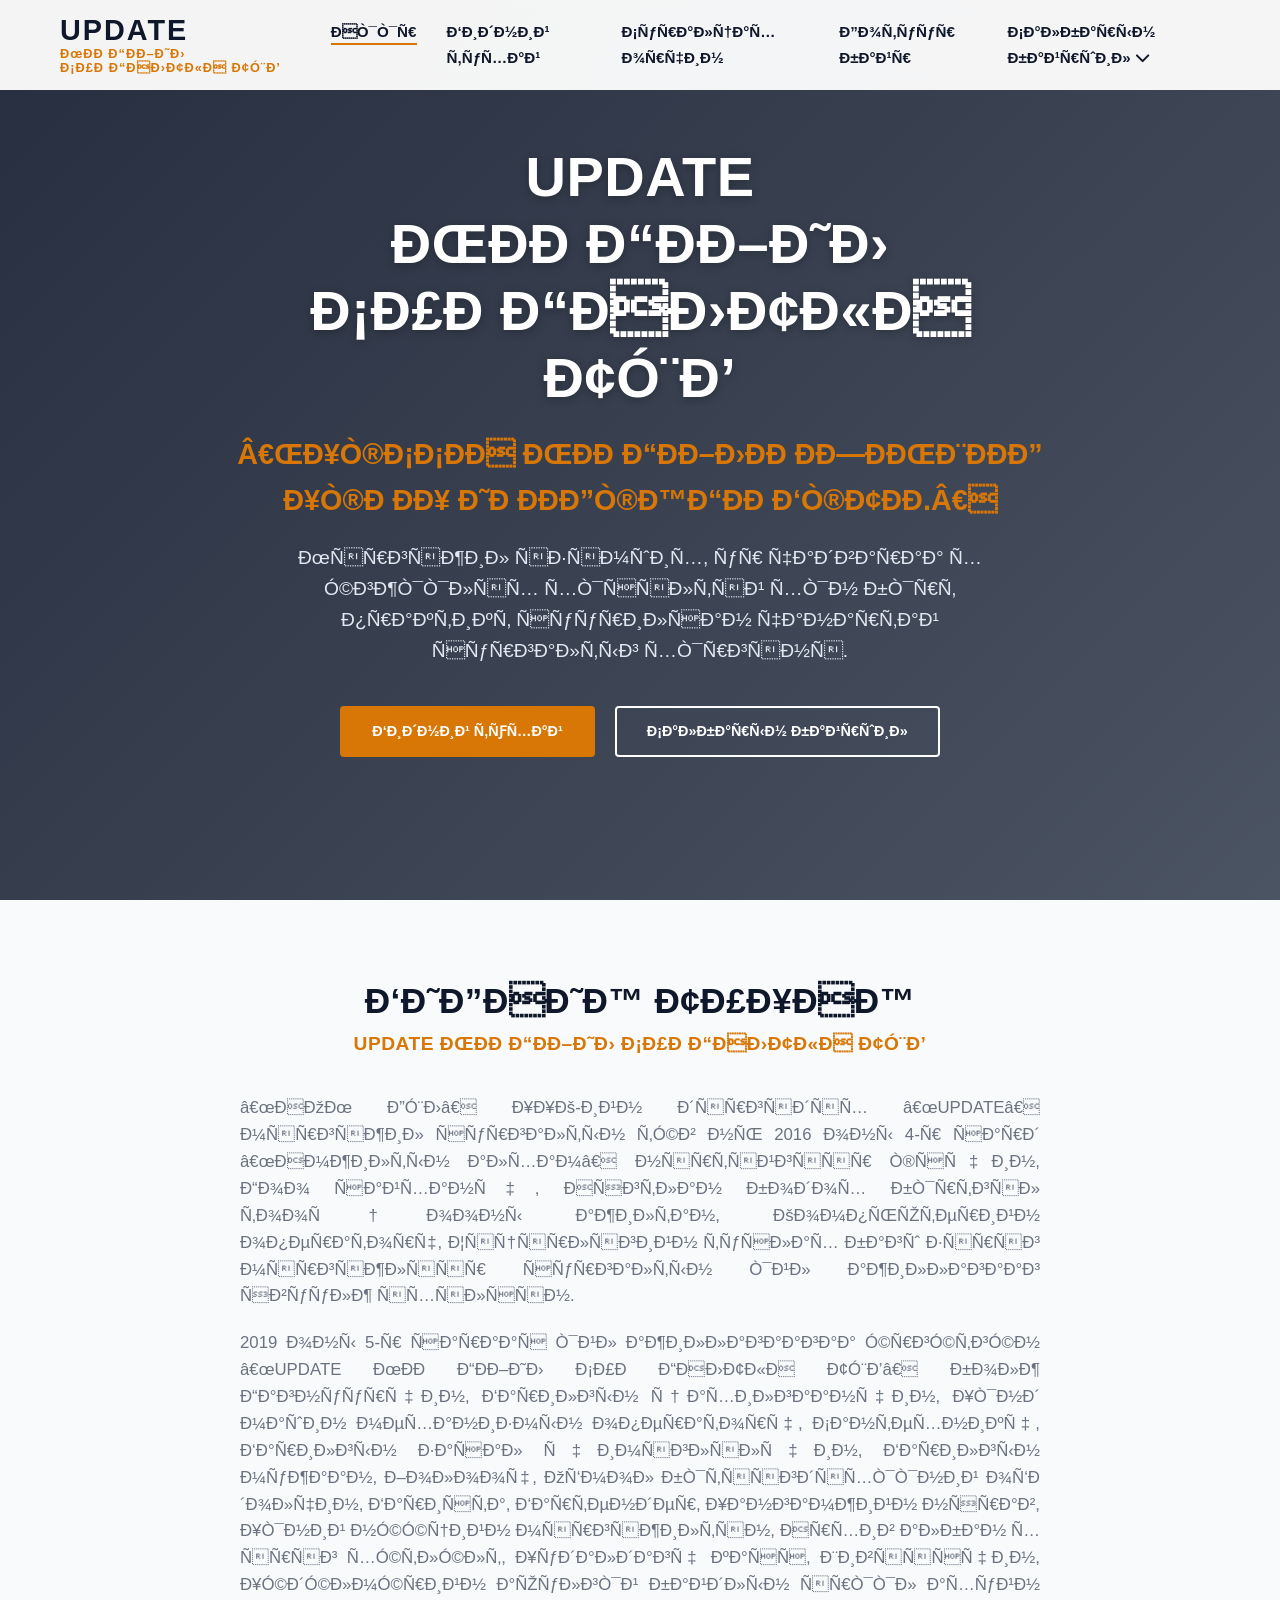
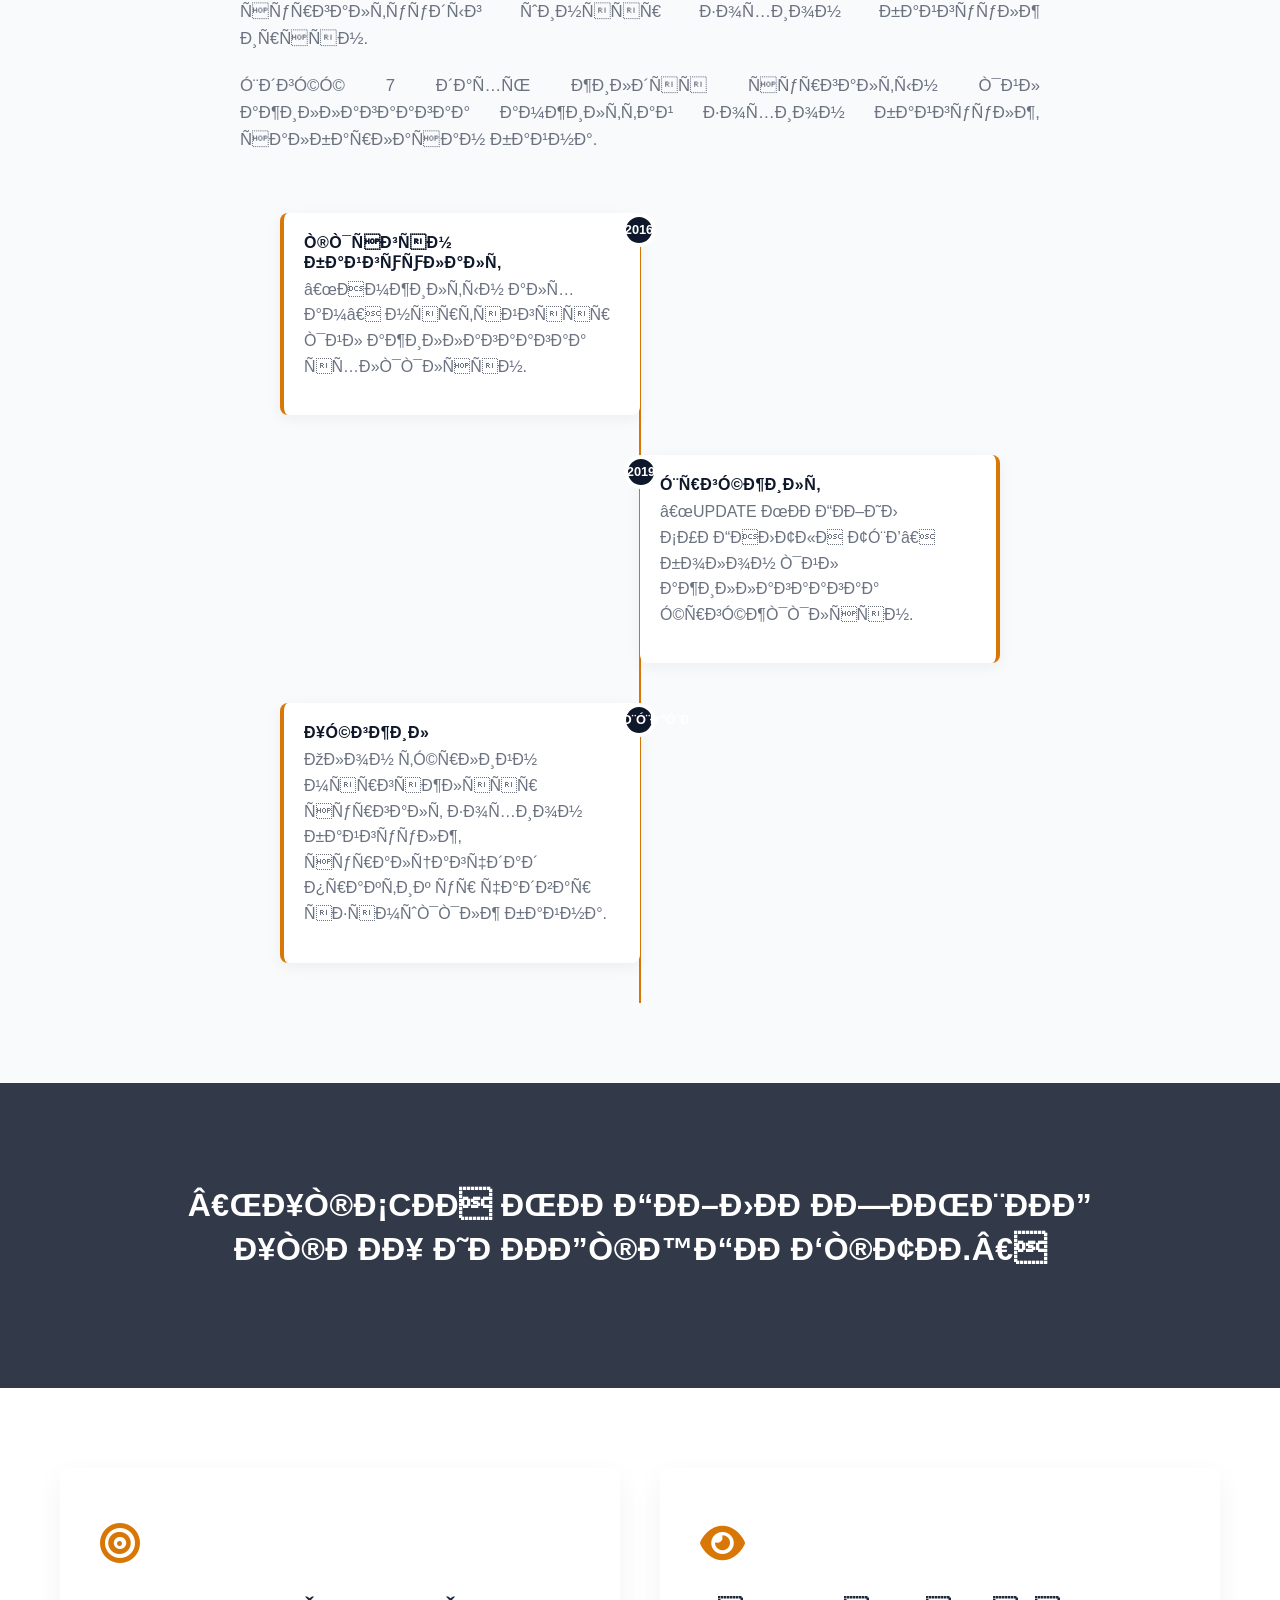
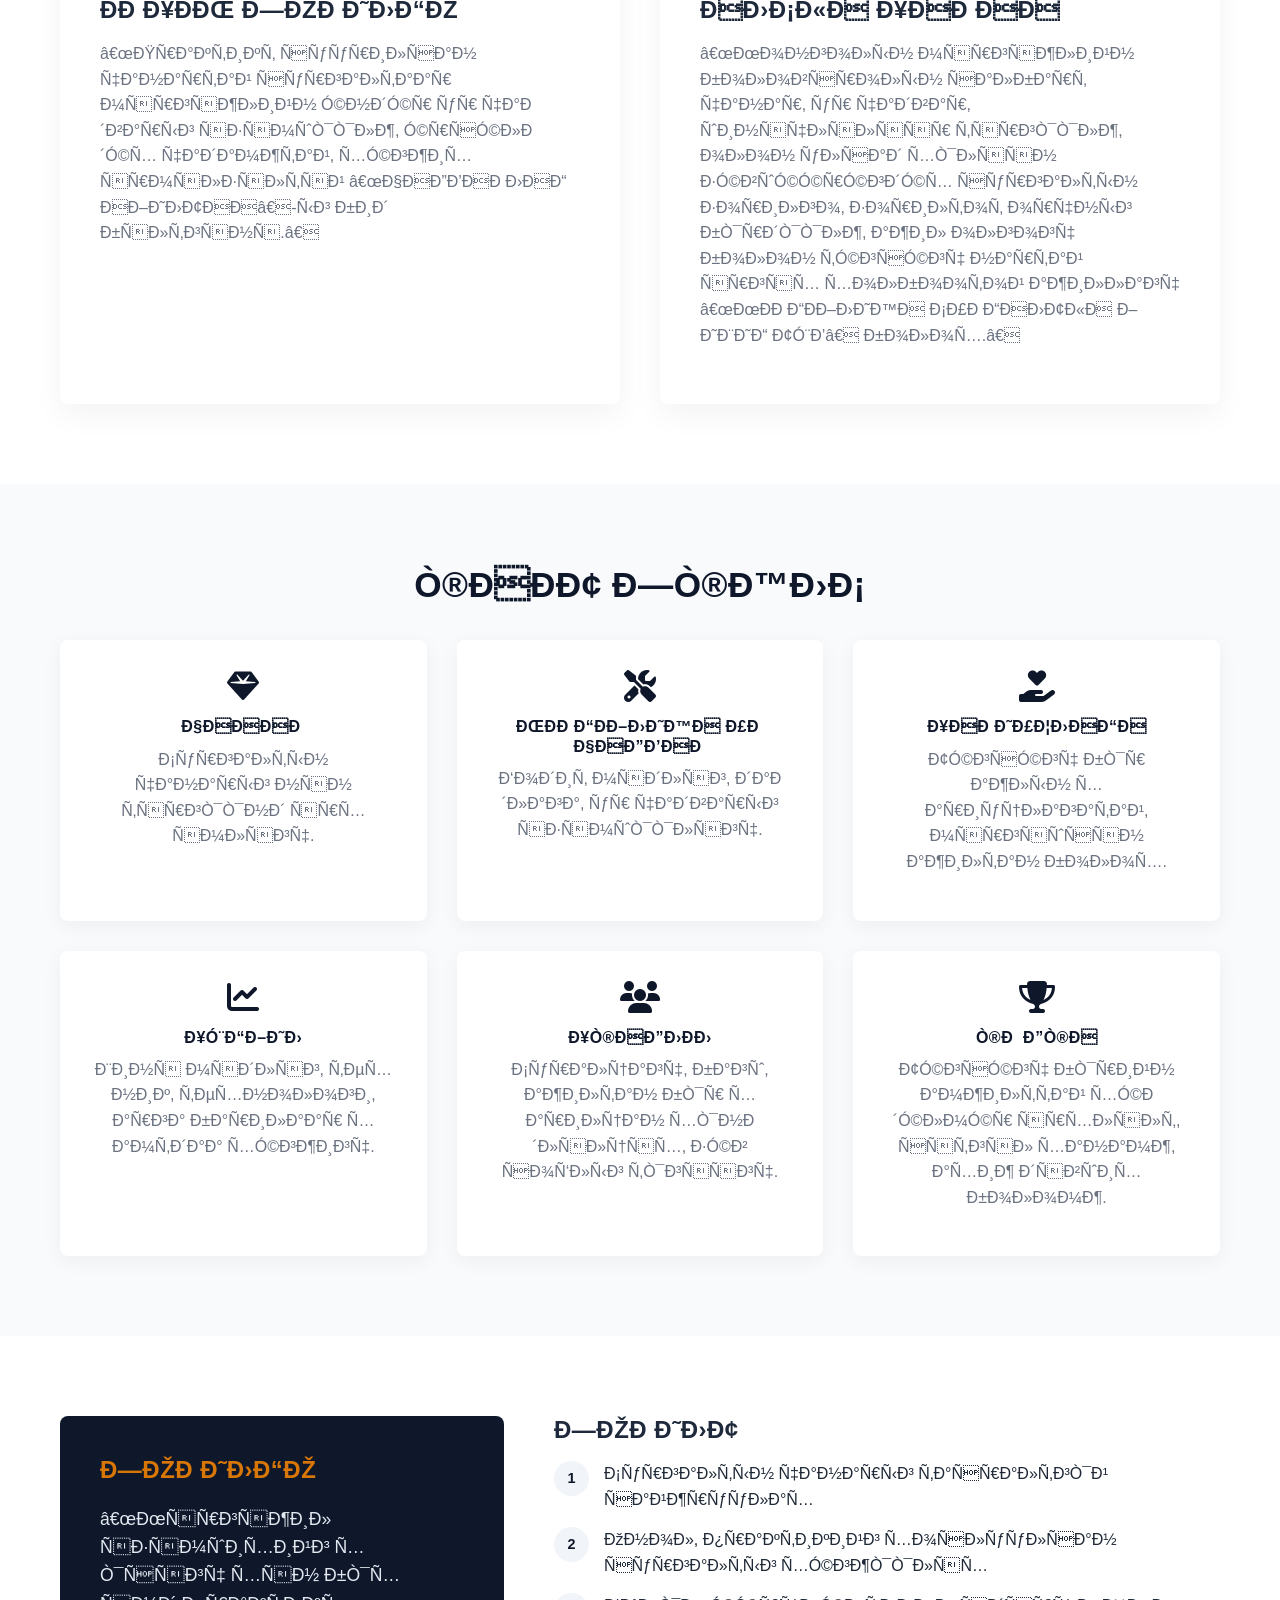
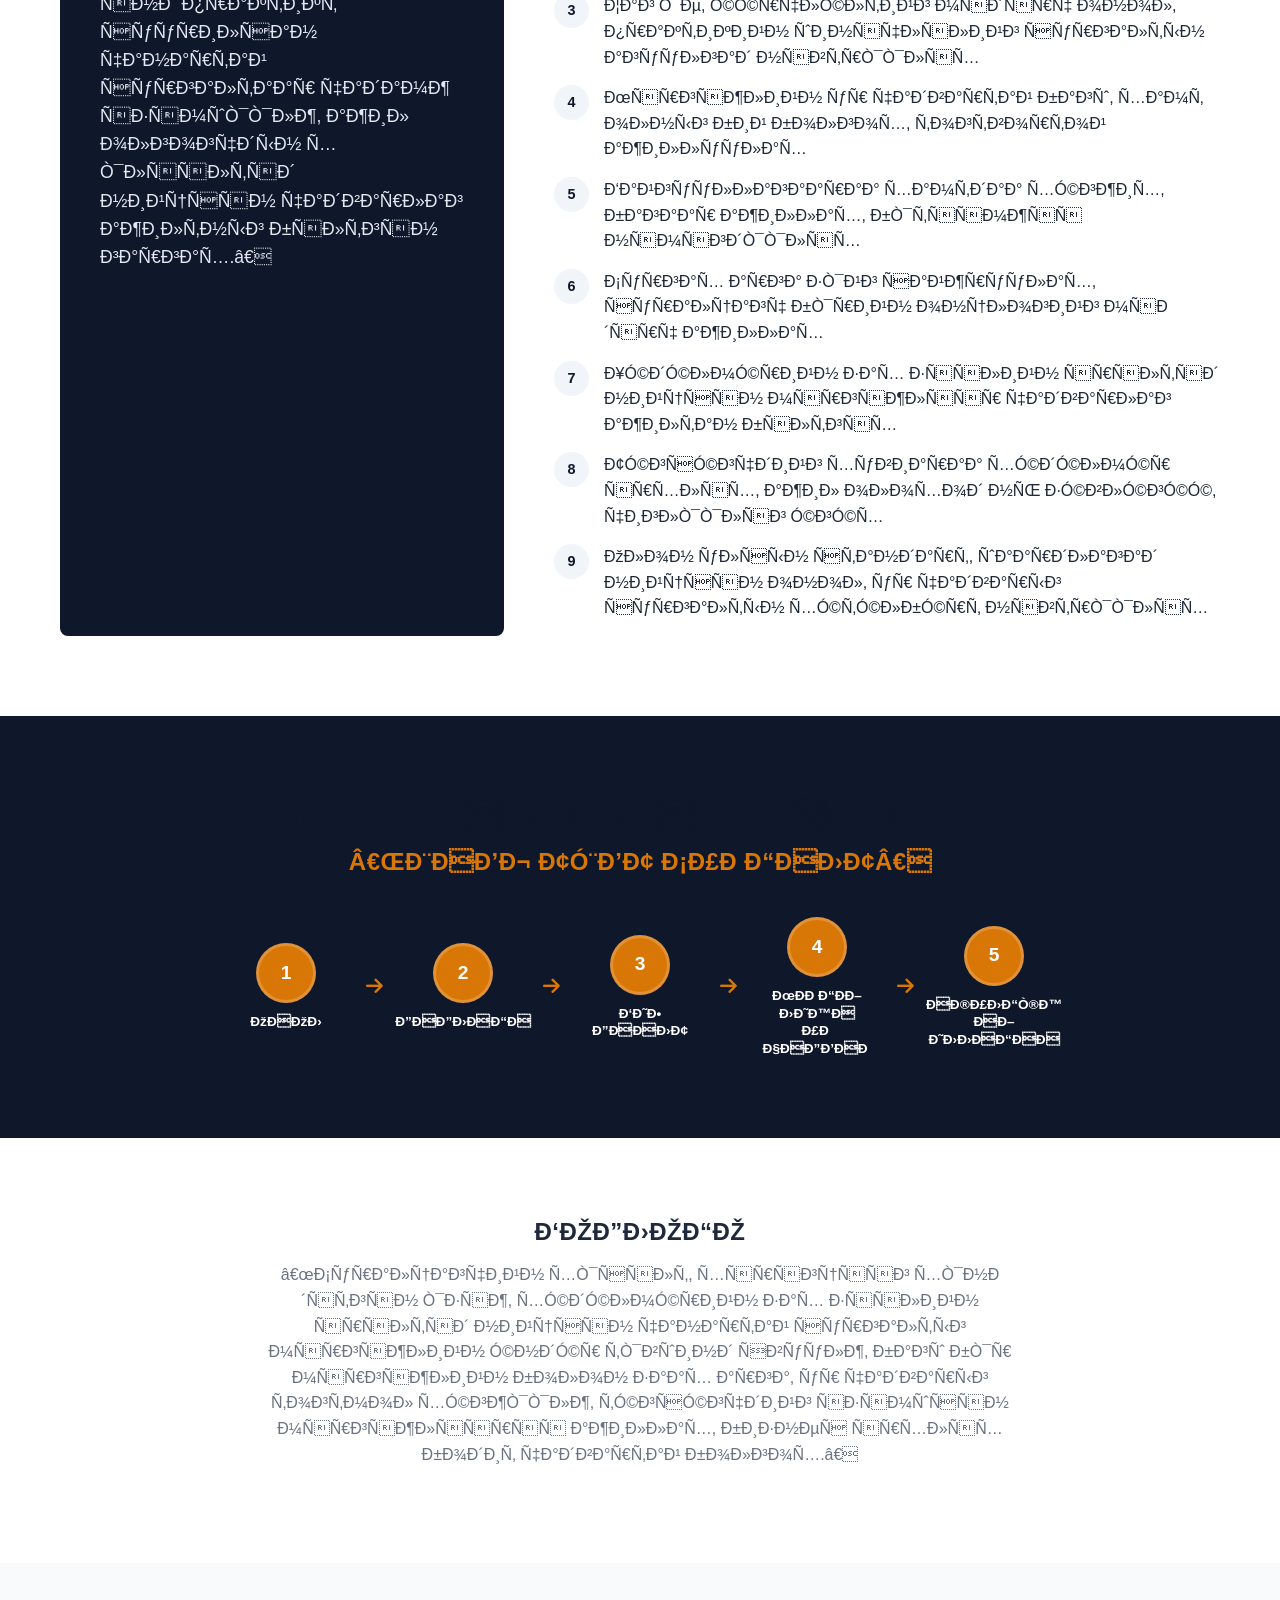
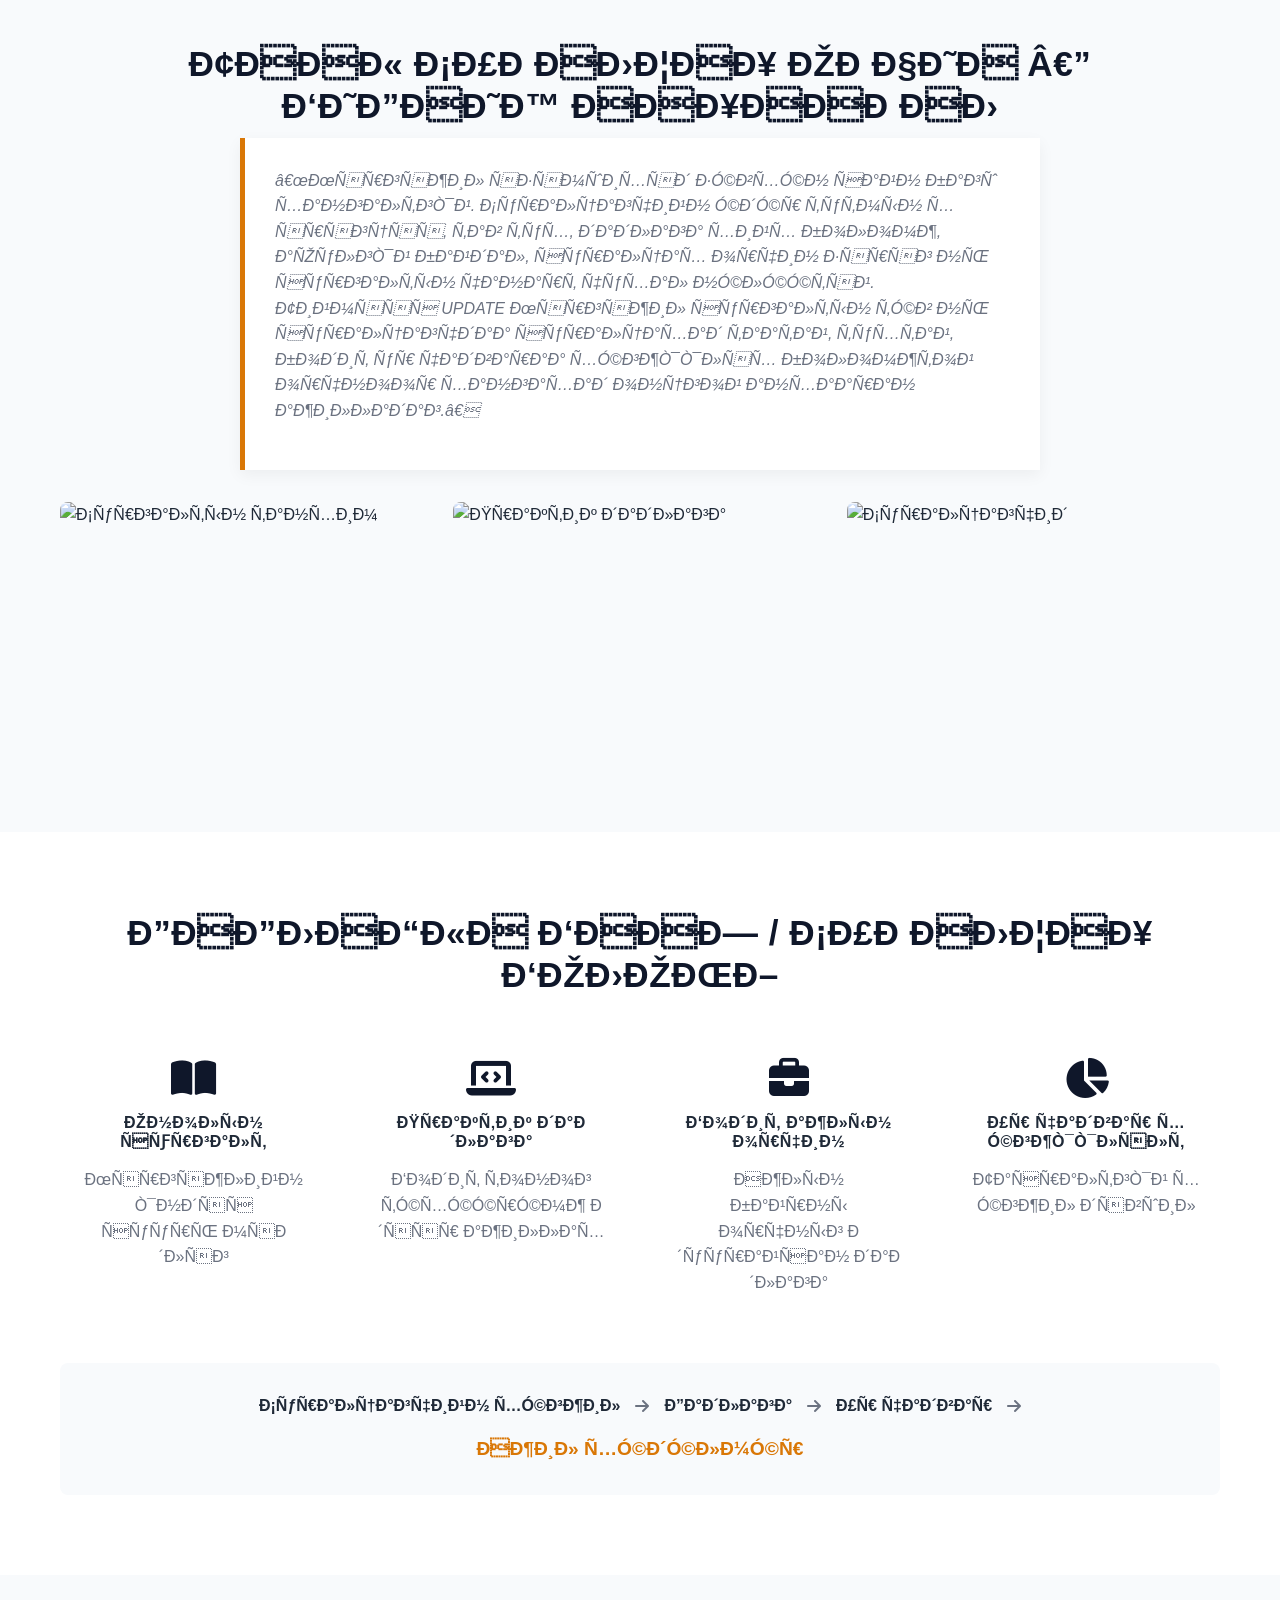
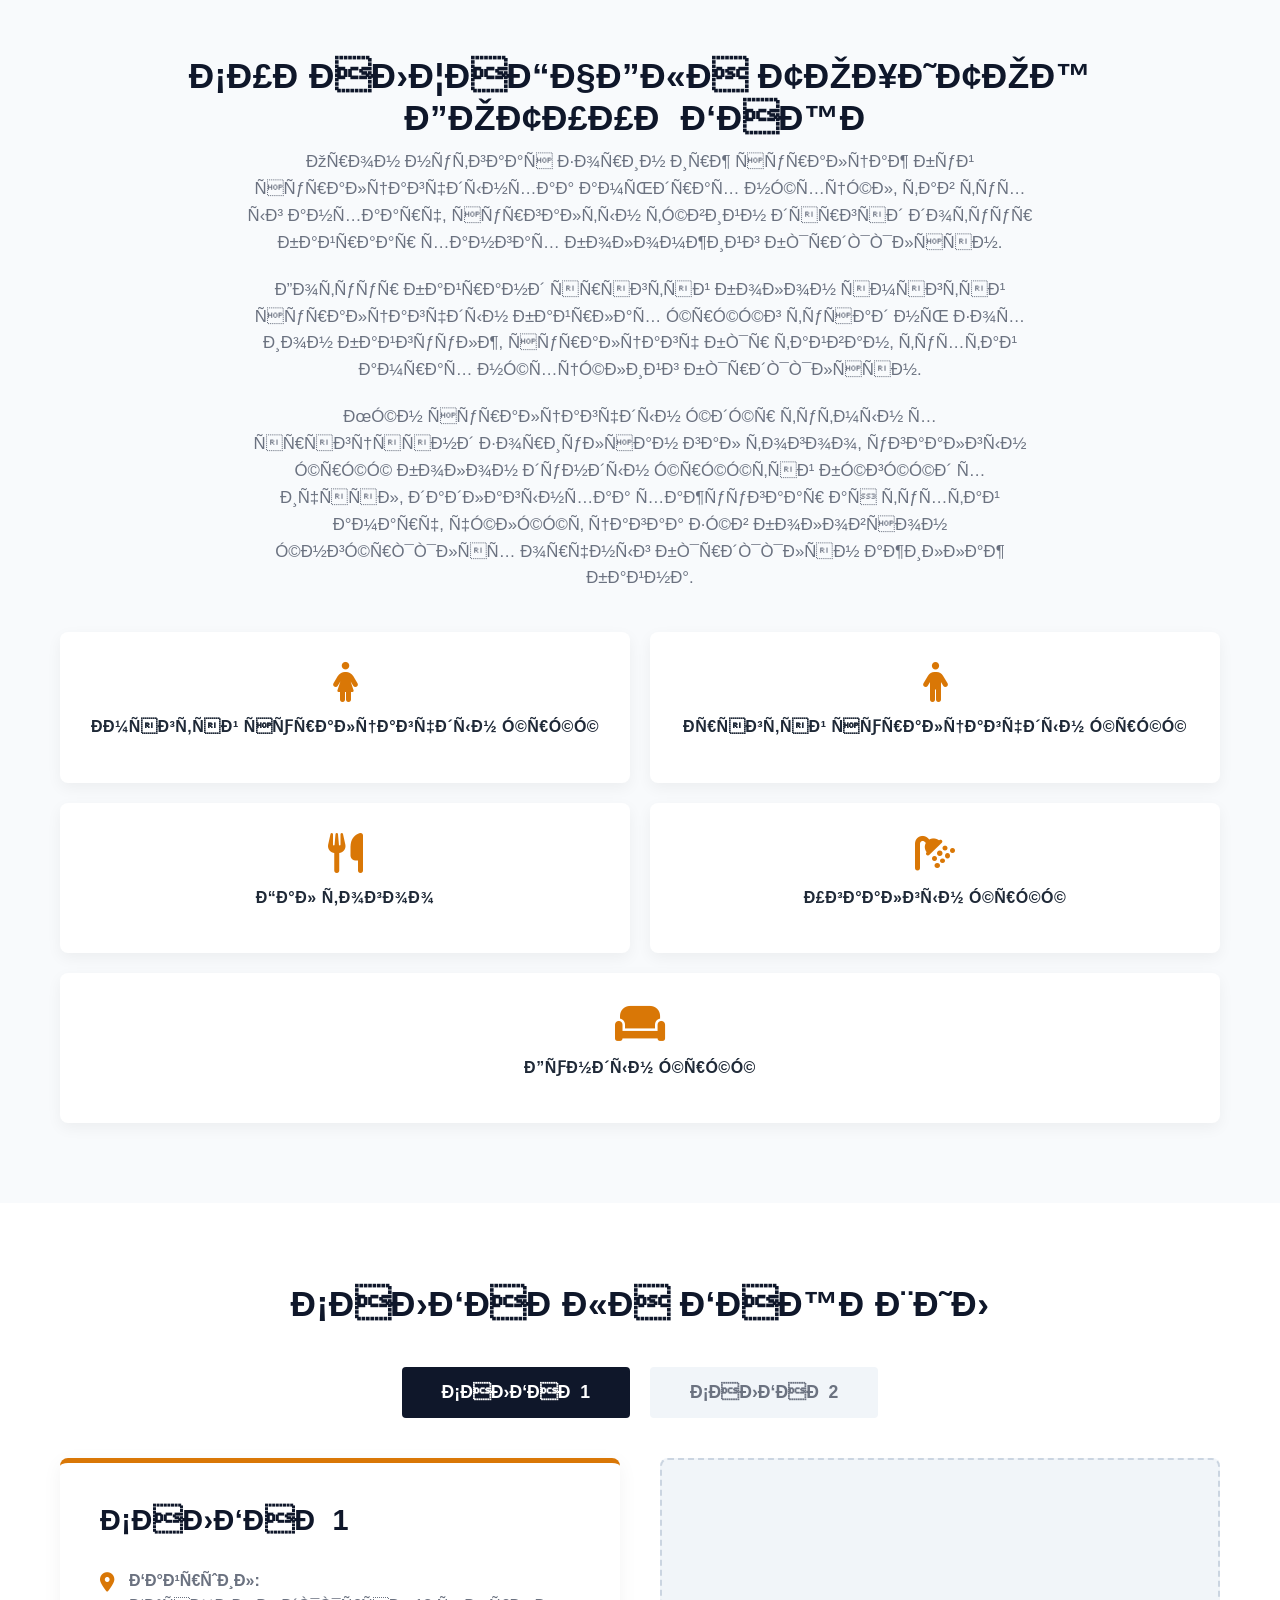
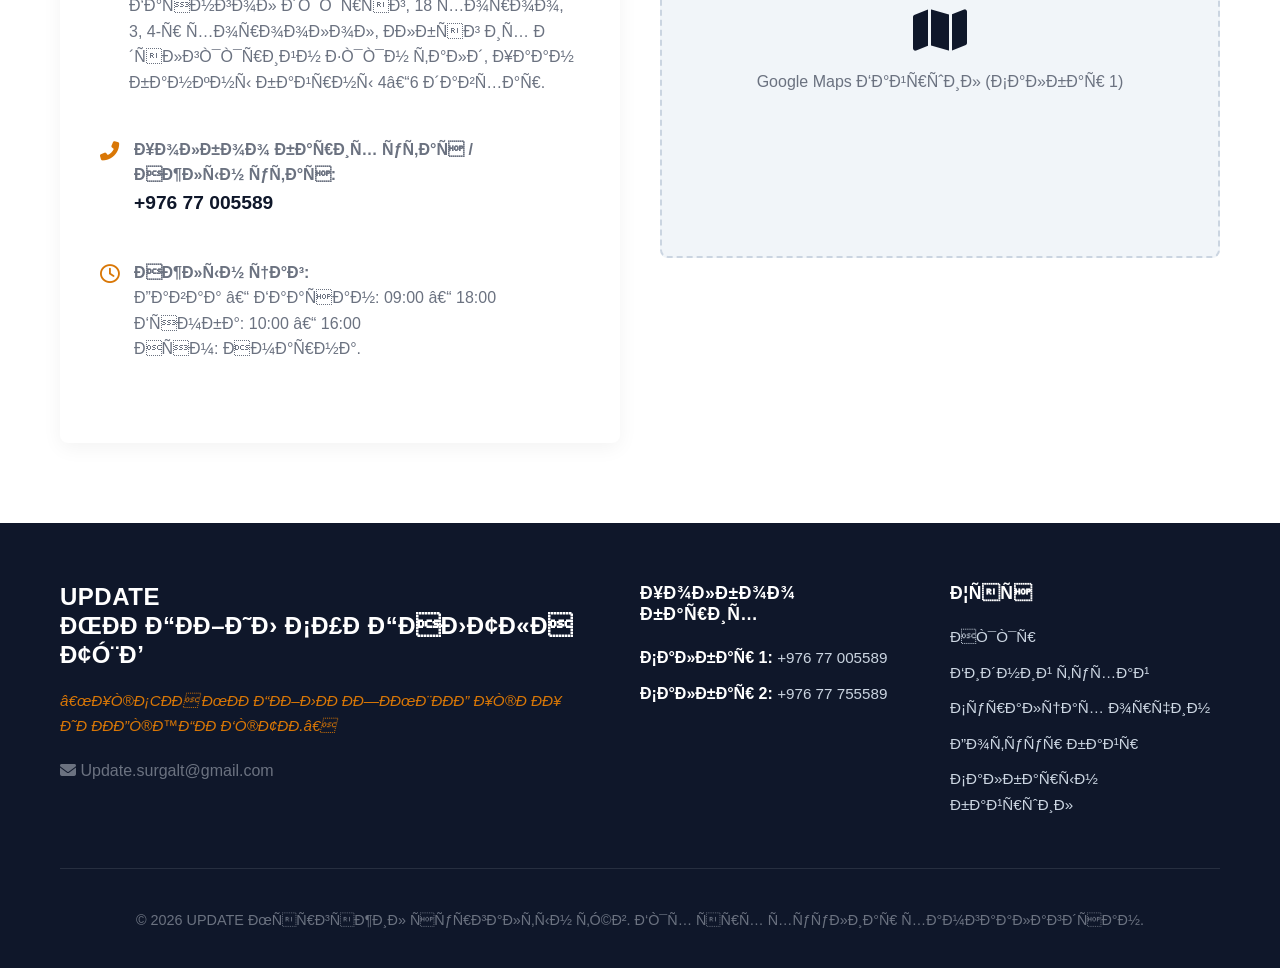
==== commit d4e5ddcc: "1" ====
--- a/UPDATEMST/index.html
+++ b/UPDATEMST/index.html
@@ -1,7 +1,7 @@
 <!DOCTYPE html>
 <html lang="mn">
 <head>
-    <meta charset="UTF-8">
+    <meta charset="Remove background logo-main">
     <meta name="viewport" content="width=device-width, initial-scale=1.0">
     <title>UPDATE Мэргэжил сургалтын төв | НОМ ДӨЛ ХХК</title>
     <meta name="description" content="НОМ ДӨЛ ХХК-ийн дэргэдэх UPDATE Мэргэжил сургалтын төв. Практикт суурилсан чанартай мэргэжлийн сургалт.">
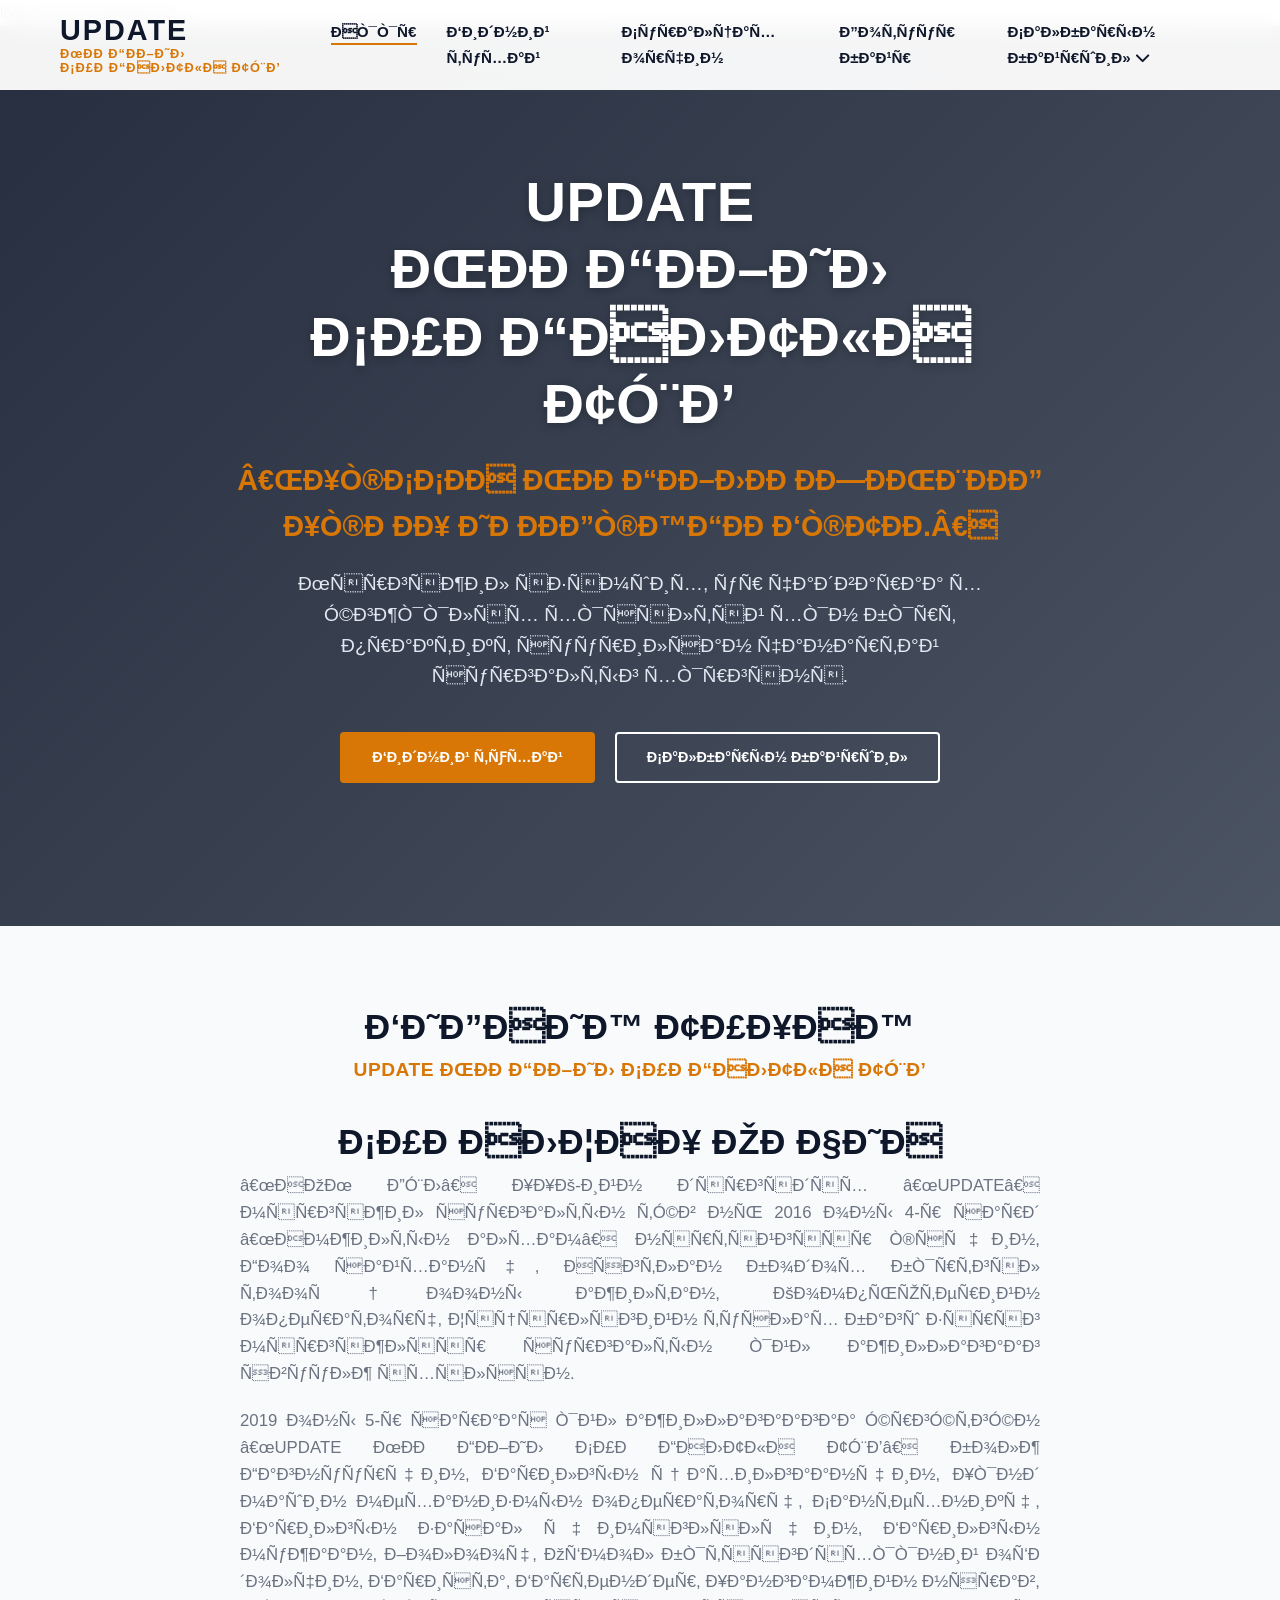
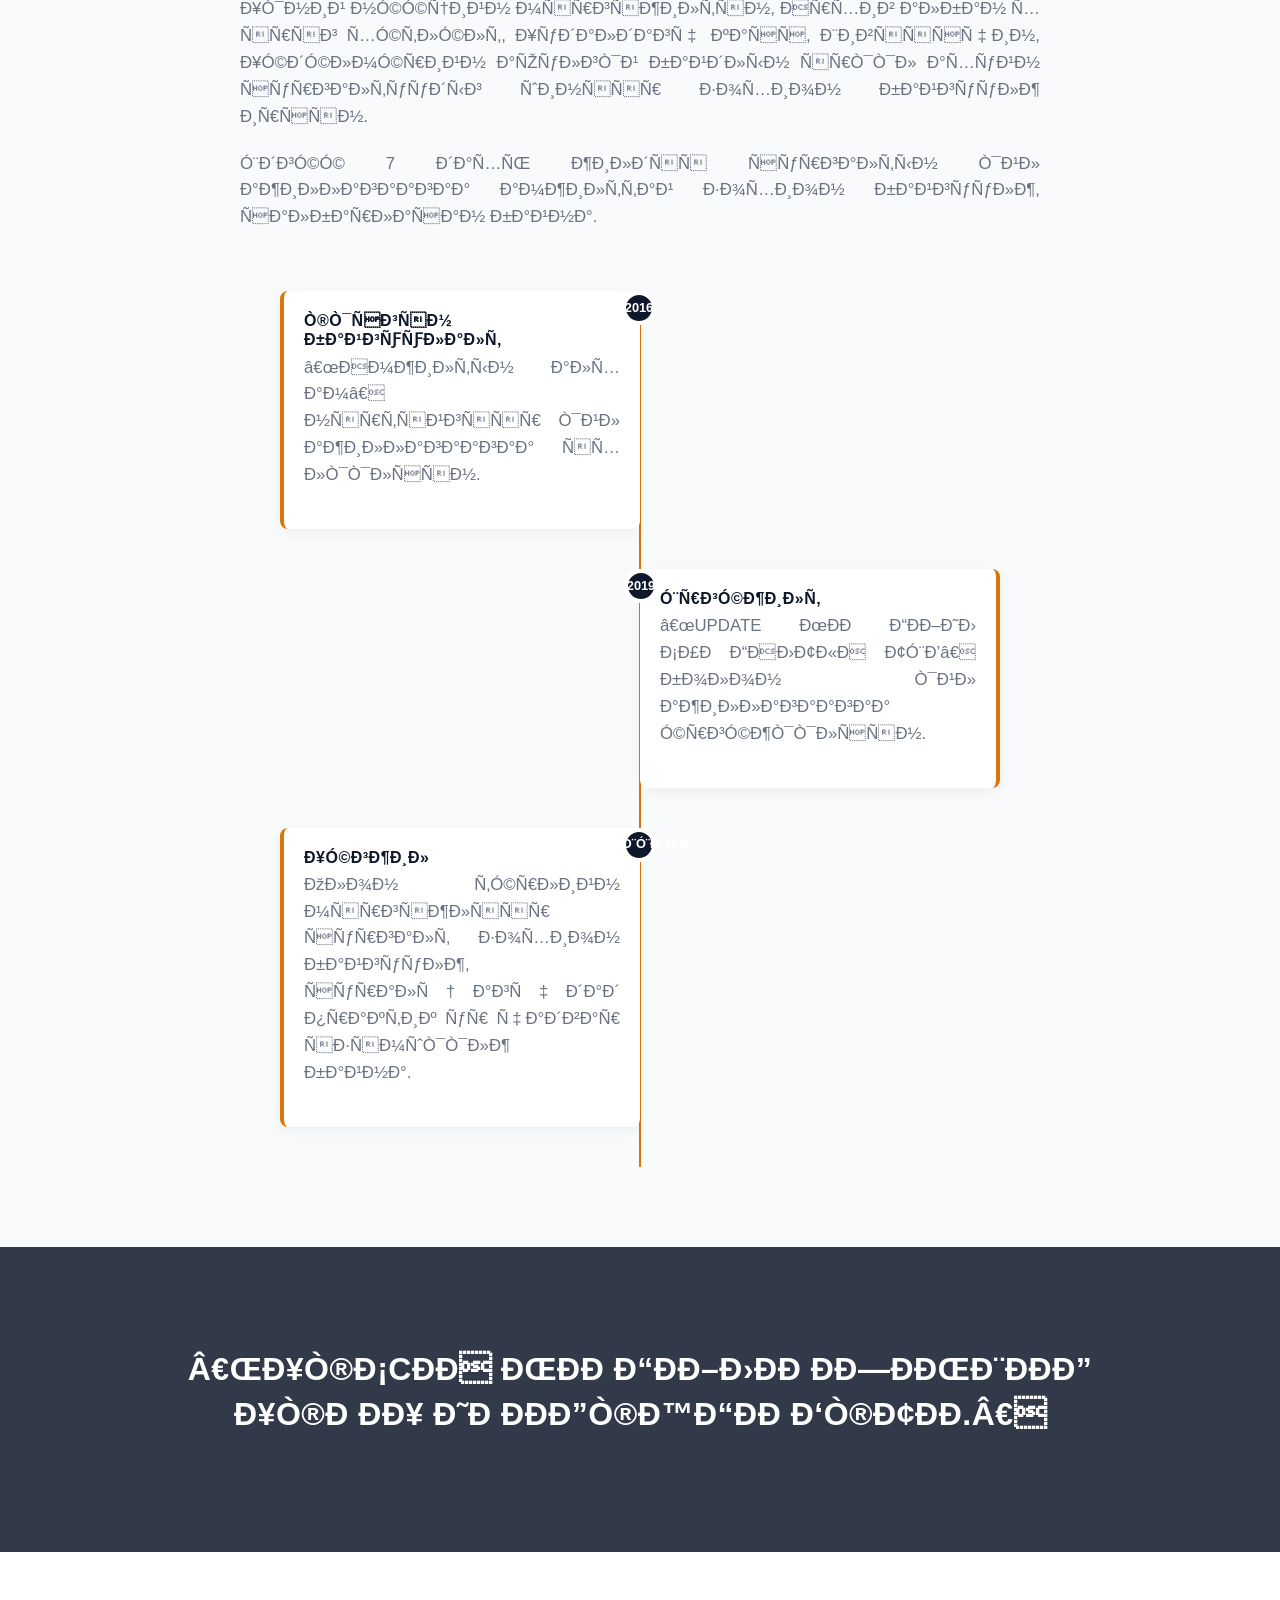
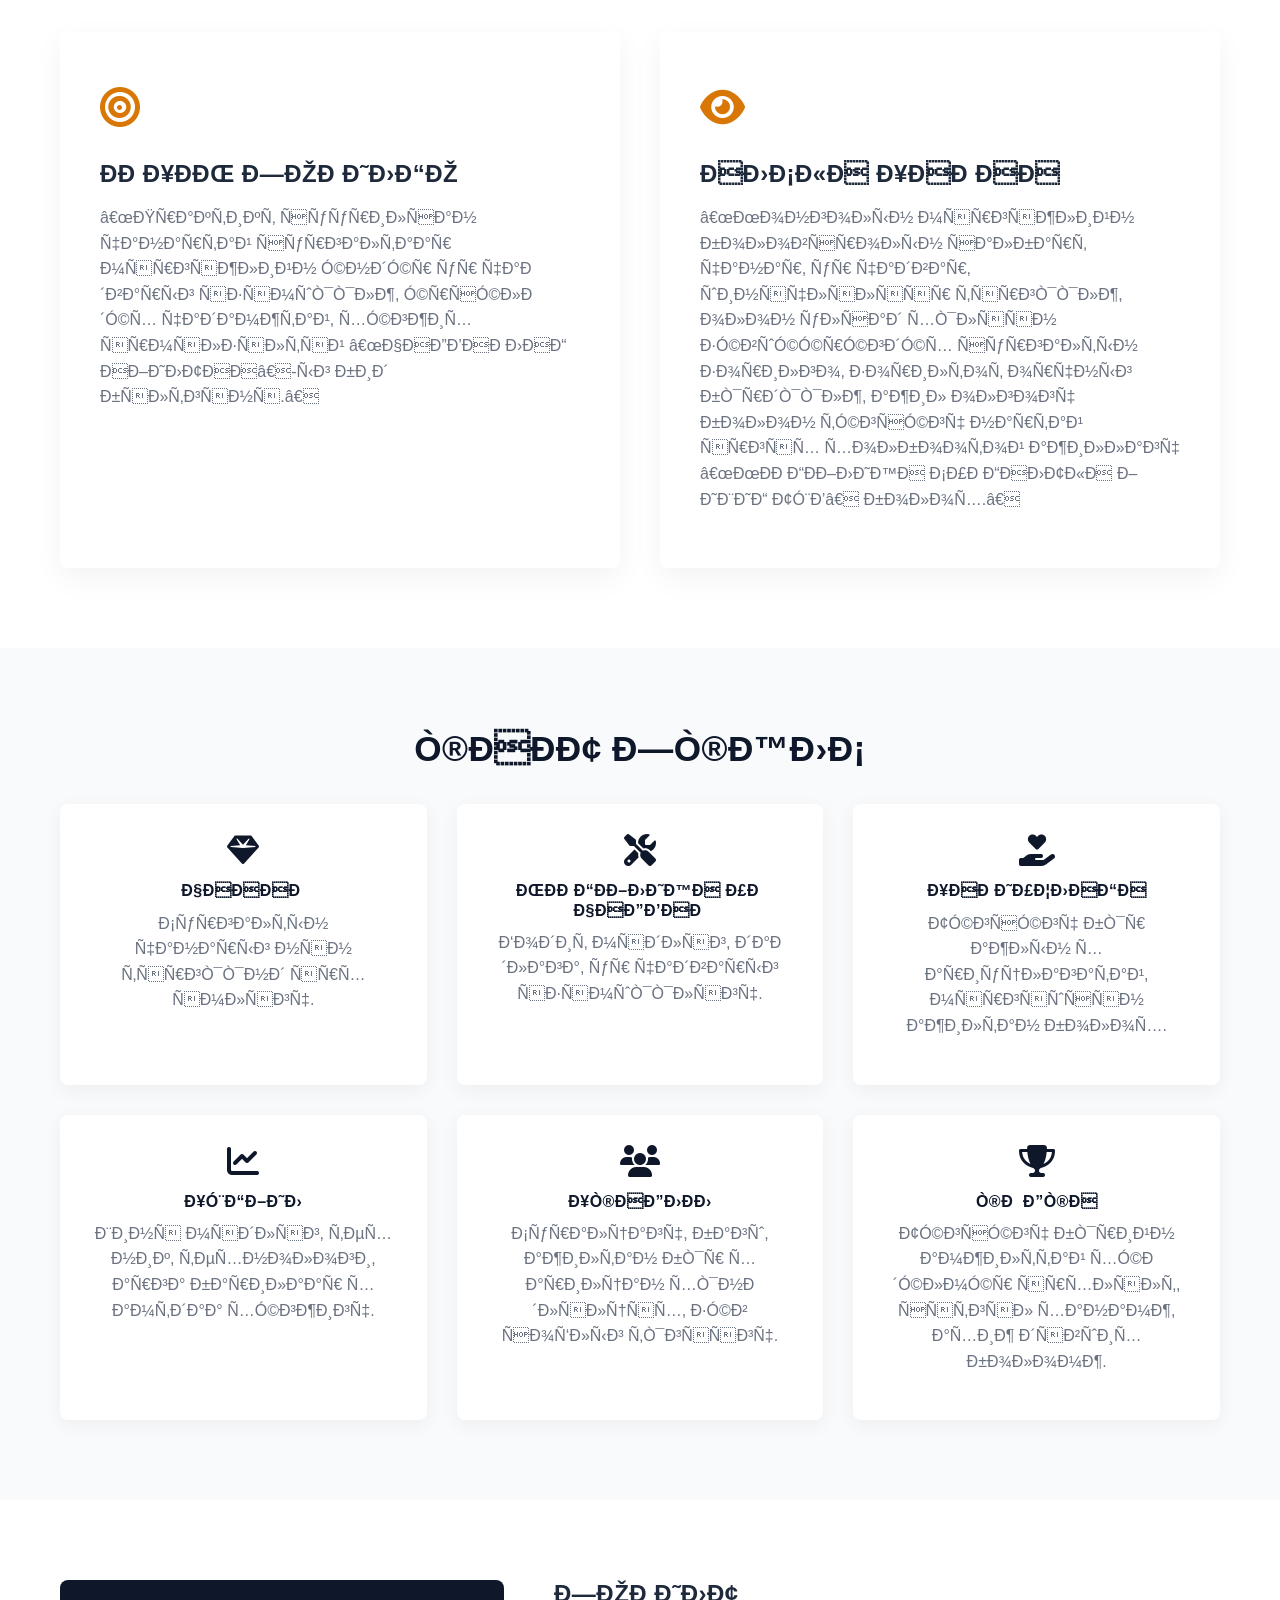
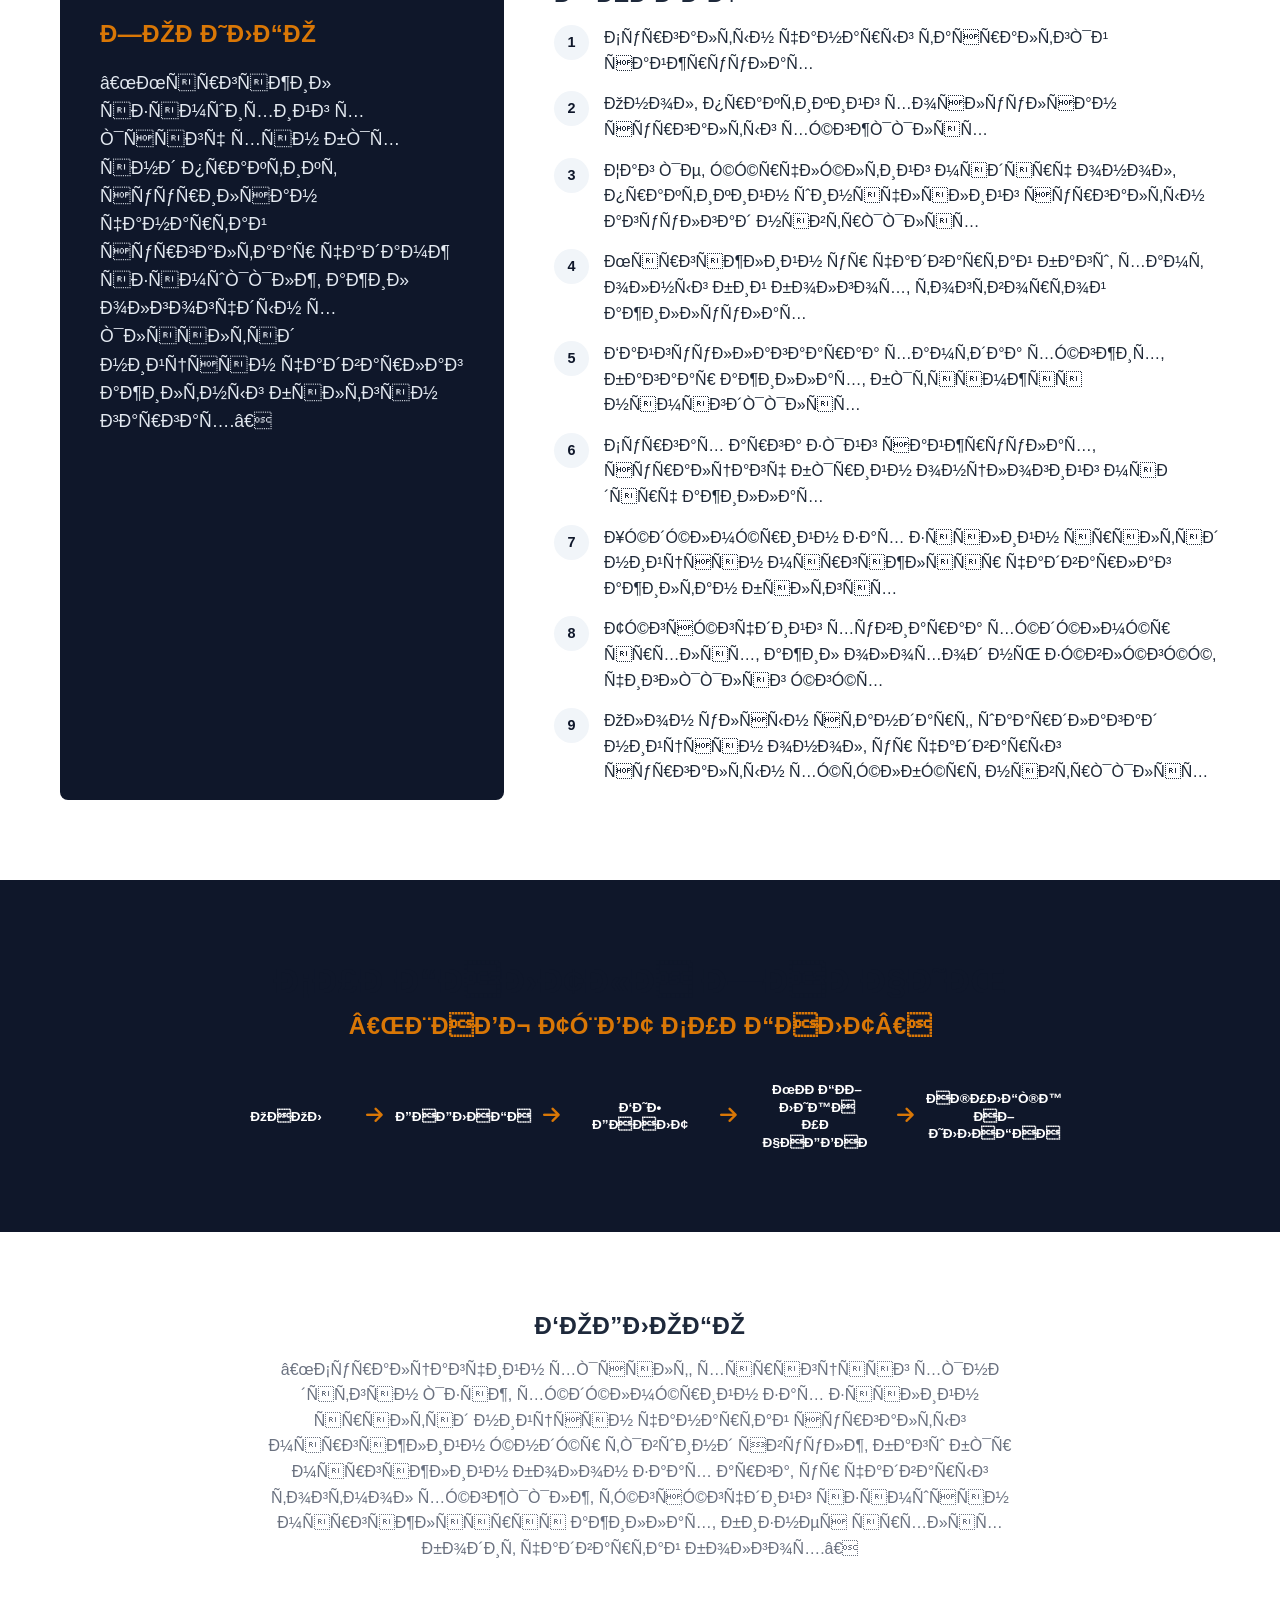
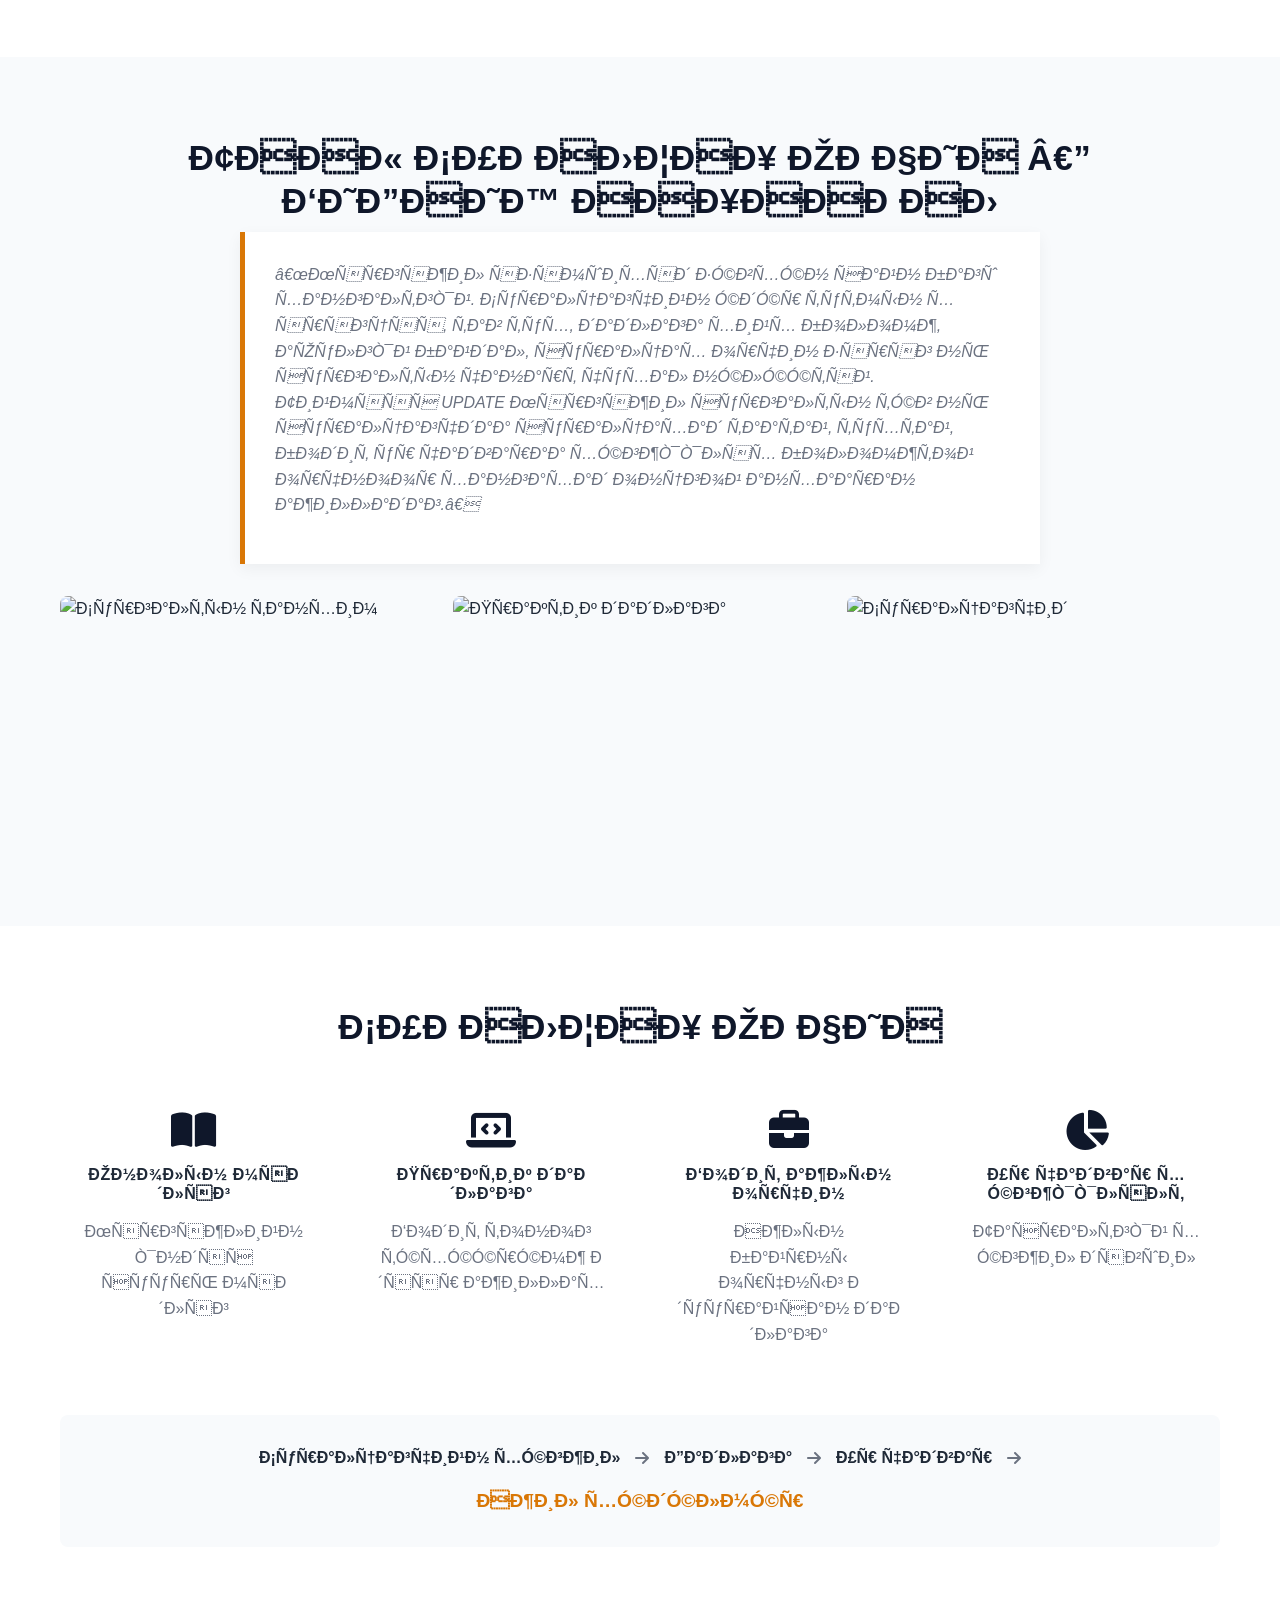
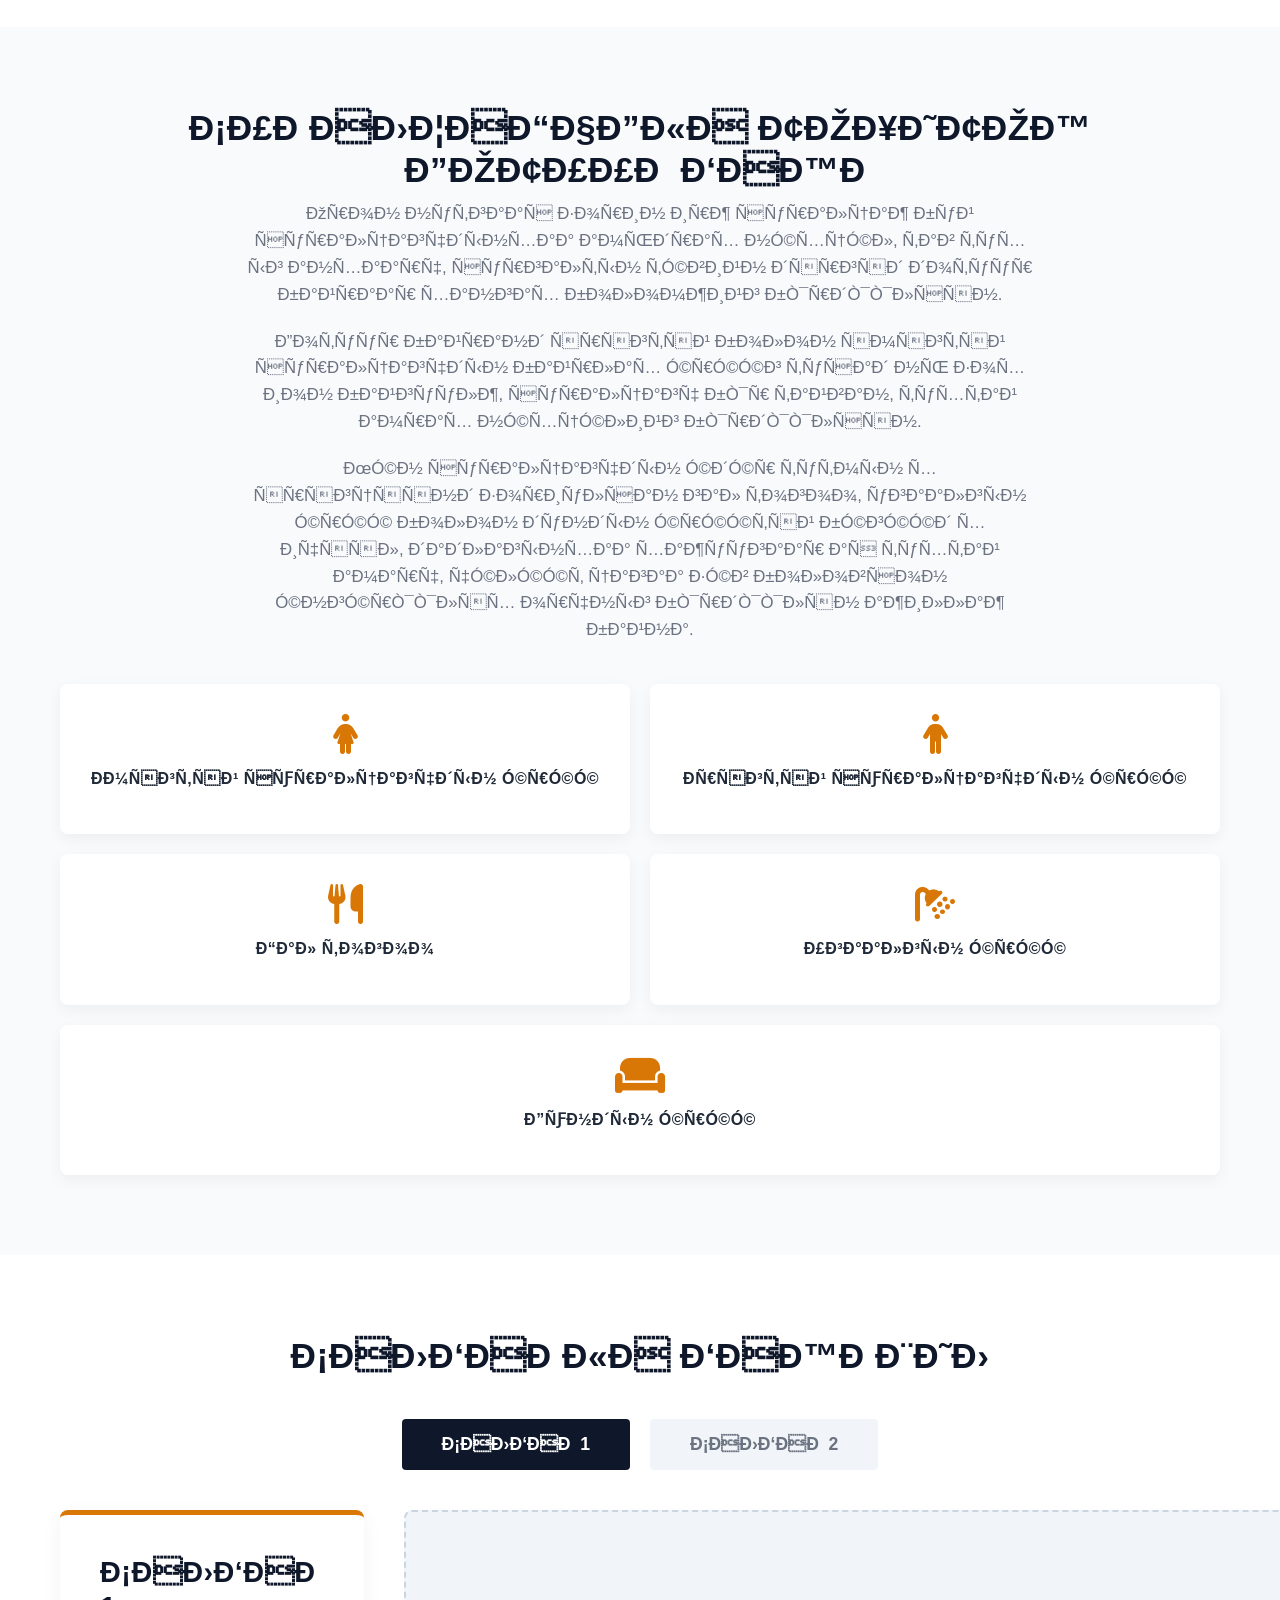
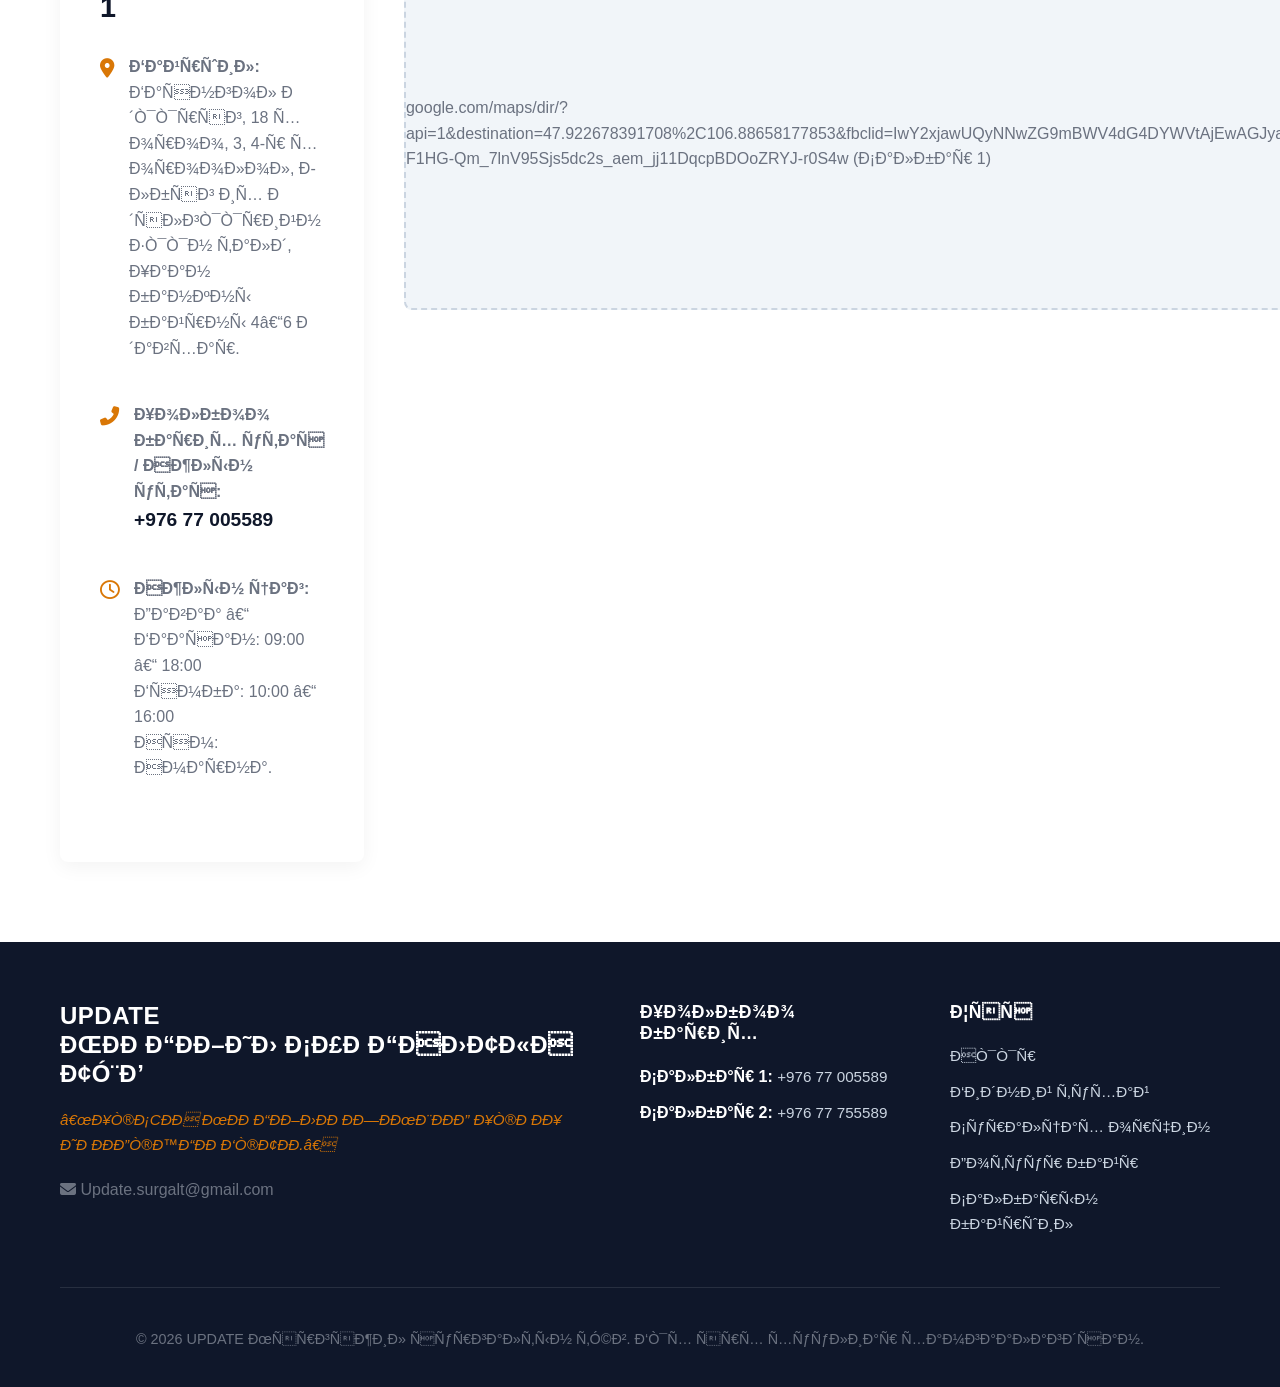
==== commit 957bb94f: "1" ====
--- a/UPDATEMST/index.html
+++ b/UPDATEMST/index.html
@@ -1,10 +1,10 @@
 <!DOCTYPE html>
 <html lang="mn">
-<head>
+<head>logo remove background <logo></picture>
     <meta charset="Remove background logo-main">
     <meta name="viewport" content="width=device-width, initial-scale=1.0">
     <title>UPDATE Мэргэжил сургалтын төв | НОМ ДӨЛ ХХК</title>
-    <meta name="description" content="НОМ ДӨЛ ХХК-ийн дэргэдэх UPDATE Мэргэжил сургалтын төв. Практикт суурилсан чанартай мэргэжлийн сургалт.">
+    <meta name="UPDATE МЭРГЭЖИЛ СУРГАЛТЫН ТӨВ" content="НОМ ДӨЛ ХХК-ийн дэргэдэх UPDATE Мэргэжил сургалтын төв. Практикт суурилсан чанартай мэргэжлийн сургалт.">
     
     <!-- Google Fonts: Arial fallback included -->
     <link rel="preconnect" href="https://fonts.googleapis.com">
@@ -68,13 +68,14 @@
             <div class="section-header text-center">
                 <h2 class="section-title">БИДНИЙ ТУХАЙ</h2>
                 <h3 class="section-subtitle">UPDATE МЭРГЭЖИЛ СУРГАЛТЫН ТӨВ</h3>
+                <h4 class="section-title">СУРАЛЦАХ ОРЧИН</h4>
             </div>
 
             <div class="about-text max-w-800">
                 <p>“НОМ ДӨЛ” ХХК-ийн дэргэдэх “UPDATE” мэргэжил сургалтын төв нь 2016 оны 4-р сард “Амжилтын алхам” нэртэйгээр Үсчин, Гоо сайханч, Нягтлан бодох бүртгэл тооцооны ажилтан, Компьютерийн операторч, Цэцэрлэгийн туслах багш зэрэг мэргэжлээр сургалтын үйл ажиллагааг явуулж эхэлсэн.</p>
-                <p>2019 оны 5-р сараас үйл ажиллагаагаа өргөтгөн “UPDATE МЭРГЭЖИЛ СУРГАЛТЫН ТӨВ” болж Гагнуурчин, Барилгын цахилгаанчин, Хүнд машин механизмын операторч, Сантехникч, Барилгын засал чимэглэлчин, Барилгын мужаан, Жолооч, Оёмол бүтээгдэхүүний оёдолчин, Бариста, Бартендер, Хангамжийн нярав, Хүний нөөцийн мэргэжилтэн, Архив албан хэрэг хөтлөлт, Худалдагч касс, Шивээсчин, Хөдөлмөрийн аюулгүй байдлын эрүүл ахуйн сургалтуудыг шинээр зохион байгуулж ирсэн.</p>
-                <p>Өдгөө 7 дахь жилдээ сургалтын үйл ажиллагаагаа амжилттай зохион байгуулж, салбарласан байна.</p>
-            </div>
+                        <p>2019 оны 5-р сараас үйл ажиллагаагаа өргөтгөн “UPDATE МЭРГЭЖИЛ СУРГАЛТЫН ТӨВ” болж Гагнуурчин, Барилгын цахилгаанчин, Хүнд машин механизмын операторч, Сантехникч, Барилгын засал чимэглэлчин, Барилгын мужаан, Жолооч, Оёмол бүтээгдэхүүний оёдолчин, Бариста, Бартендер, Хангамжийн нярав, Хүний нөөцийн мэргэжилтэн, Архив албан хэрэг хөтлөлт, Худалдагч касс, Шивээсчин, Хөдөлмөрийн аюулгүй байдлын эрүүл ахуйн сургалтуудыг шинээр зохион байгуулж ирсэн.</p>
+                        <p>Өдгөө 7 дахь жилдээ сургалтын үйл ажиллагаагаа амжилттай зохион байгуулж, салбарласан байна.</p>
+        
 
             <div class="timeline mt-5">
                 <div class="timeline-item">
@@ -115,12 +116,12 @@
             <div class="card mission-card reveal">
                 <div class="icon-box"><i class="fas fa-bullseye"></i></div>
                 <h3>ЭРХЭМ ЗОРИЛГО</h3>
-                <p>“Практикт суурилсан чанартай сургалтаар мэргэжлийн өндөр ур чадварыг эзэмшүүлж, өрсөлдөх чадамжтай, хөгжих эрмэлзэлтэй “ЧАДВАРЛАГ АЖИЛТАН”-ыг бид бэлтгэнэ.”</p>
+                    <p>“Практикт суурилсан чанартай сургалтаар мэргэжлийн өндөр ур чадварыг эзэмшүүлж, өрсөлдөх чадамжтай, хөгжих эрмэлзэлтэй “ЧАДВАРЛАГ АЖИЛТАН”-ыг бид бэлтгэнэ.”</p>
             </div>
             <div class="card vision-card reveal">
                 <div class="icon-box"><i class="fas fa-eye"></i></div>
                 <h3>АЛСЫН ХАРАА</h3>
-                <p>“Монголын мэргэжлийн боловсролын салбарт чанар, ур чадвар, шинэчлэлээр тэргүүлж, олон улсад хүлээн зөвшөөрөгдөх сургалтын зорилго, зорилтот орчныг бүрдүүлж, ажил олгогч болон төгсөгч нартай эргэх холбоотой ажиллагч “МЭРГЭЖЛИЙН СУРГАЛТЫН ЖИШИГ ТӨВ” болох.”</p>
+                      <p>“Монголын мэргэжлийн боловсролын салбарт чанар, ур чадвар, шинэчлэлээр тэргүүлж, олон улсад хүлээн зөвшөөрөгдөх сургалтын зорилго, зорилтот орчныг бүрдүүлж, ажил олгогч болон төгсөгч нартай эргэх холбоотой ажиллагч “МЭРГЭЖЛИЙН СУРГАЛТЫН ЖИШИГ ТӨВ” болох.”</p>
             </div>
         </div>
     </section>
@@ -135,32 +136,32 @@
                 <div class="value-card reveal">
                     <i class="fas fa-gem value-icon"></i>
                     <h4>ЧАНАР</h4>
-                    <p>Сургалтын чанарыг нэн тэргүүнд эрхэмлэгч.</p>
+                       <p>Сургалтын чанарыг нэн тэргүүнд эрхэмлэгч.</p>
                 </div>
                 <div class="value-card reveal">
                     <i class="fas fa-tools value-icon"></i>
                     <h4>МЭРГЭЖЛИЙН УР ЧАДВАР</h4>
-                    <p>Бодит мэдлэг, дадлага, ур чадварыг эзэмшүүлэгч.</p>
+                      <p>Бодит мэдлэг, дадлага, ур чадварыг эзэмшүүлэгч.</p>
                 </div>
                 <div class="value-card reveal">
                     <i class="fas fa-hand-holding-heart value-icon"></i>
                     <h4>ХАРИУЦЛАГА</h4>
-                    <p>Төгсөгч бүр ажлын хариуцлагатай, мэргэшсэн ажилтан болох.</p>
+                       <p>Төгсөгч бүр ажлын хариуцлагатай, мэргэшсэн ажилтан болох.</p>
                 </div>
                 <div class="value-card reveal">
                     <i class="fas fa-chart-line value-icon"></i>
                     <h4>ХӨГЖИЛ</h4>
-                    <p>Шинэ мэдлэг, техник, технологи, арга барилаар хамтдаа хөгжигч.</p>
+                      <p>Шинэ мэдлэг, техник, технологи, арга барилаар хамтдаа хөгжигч.</p>
                 </div>
                 <div class="value-card reveal">
                     <i class="fas fa-users value-icon"></i>
                     <h4>ХҮНДЛЭЛ</h4>
-                    <p>Суралцагч, багш, ажилтан бүр харилцан хүндлэлцэх, зөв соёлыг түгээгч.</p>
+                      <p>Суралцагч, багш, ажилтан бүр харилцан хүндлэлцэх, зөв соёлыг түгээгч.</p>
                 </div>
                 <div class="value-card reveal">
                     <i class="fas fa-trophy value-icon"></i>
                     <h4>ҮР ДҮН</h4>
-                    <p>Төгсөгч бүрийн амжилттай хөдөлмөр эрхлэлт, сэтгэл ханамж, ахиж дэвших боломж.</p>
+                      <p>Төгсөгч бүрийн амжилттай хөдөлмөр эрхлэлт, сэтгэл ханамж, ахиж дэвших боломж.</p>
                 </div>
             </div>
         </div>
@@ -172,21 +173,21 @@
             <div class="goals-wrapper">
                 <div class="goal-main reveal">
                     <h3>ЗОРИЛГО</h3>
-                    <p class="lead-text">“Мэргэжил эзэмшихийг хүсэгч хэн бүхэнд практикт суурилсан чанартай сургалтаар чадамж эзэмшүүлж, ажил олгогчдын хүлээлтэд нийцсэн чадварлаг ажилтныг бэлтгэн гаргах.”</p>
+                            <p class="lead-text">“Мэргэжил эзэмшихийг хүсэгч хэн бүхэнд практикт суурилсан чанартай сургалтаар чадамж эзэмшүүлж, ажил олгогчдын хүлээлтэд нийцсэн чадварлаг ажилтныг бэлтгэн гаргах.”</p>
                 </div>
                 
                 <div class="objectives-list reveal">
                     <h3>ЗОРИЛТ</h3>
-                    <ol>
-                        <li>Сургалтын чанарыг тасралтгүй сайжруулах</li>
-                        <li>Онол, практикийг хослуулсан сургалтыг хөгжүүлэх</li>
-                        <li>Цаг үе, өөрчлөлтийг мэдэрч онол, практикийн шинэчлэлийг сургалтын агуулгад нэвтрүүлэх</li>
-                        <li>Мэргэжлийн ур чадвартай багш, хамт олныг бий болгох, тогтвортой ажиллуулах</li>
-                        <li>Байгууллагаараа хамтдаа хөгжих, багаар ажиллах, бүтээмжээ нэмэгдүүлэх</li>
-                        <li>Сургах арга зүйг сайжруулах, суралцагч бүрийн онцлогийг мэдэрч ажиллах</li>
-                        <li>Хөдөлмөрийн зах зээлийн эрэлтэд нийцсэн мэргэжлээр чадварлаг ажилтан бэлтгэх</li>
-                        <li>Төгсөгчдийг хувиараа хөдөлмөр эрхлэх, ажил олоход нь зөвлөгөө, чиглүүлэг өгөх</li>
-                        <li>Олон улсын стандарт, шаардлагад нийцсэн онол, ур чадварыг сургалтын хөтөлбөрт нэвтрүүлэх</li>
+                        <ol>
+                            <li>Сургалтын чанарыг тасралтгүй сайжруулах</li>
+                            <li>Онол, практикийг хослуулсан сургалтыг хөгжүүлэх</li>
+                            <li>Цаг үе, өөрчлөлтийг мэдэрч онол, практикийн шинэчлэлийг сургалтын агуулгад нэвтрүүлэх</li>
+                            <li>Мэргэжлийн ур чадвартай багш, хамт олныг бий болгох, тогтвортой ажиллуулах</li>
+                            <li>Байгууллагаараа хамтдаа хөгжих, багаар ажиллах, бүтээмжээ нэмэгдүүлэх</li>
+                            <li>Сургах арга зүйг сайжруулах, суралцагч бүрийн онцлогийг мэдэрч ажиллах</li>
+                            <li>Хөдөлмөрийн зах зээлийн эрэлтэд нийцсэн мэргэжлээр чадварлаг ажилтан бэлтгэх</li>
+                            <li>Төгсөгчдийг хувиараа хөдөлмөр эрхлэх, ажил олоход нь зөвлөгөө, чиглүүлэг өгөх</li>
+                            <li>Олон улсын стандарт, шаардлагад нийцсэн онол, ур чадварыг сургалтын хөтөлбөрт нэвтрүүлэх</li>
                     </ol>
                 </div>
             </div>
@@ -201,32 +202,32 @@
             
             <div class="process-flow">
                 <div class="process-step">
-                    <div class="step-circle">1</div>
+                
                     <span>ОНОЛ</span>
                 </div>
                 <div class="process-arrow"><i class="fas fa-arrow-right"></i></div>
                 
                 <div class="process-step">
-                    <div class="step-circle">2</div>
+                
                     <span>ДАДЛАГА</span>
                 </div>
                 <div class="process-arrow"><i class="fas fa-arrow-right"></i></div>
                 
                 <div class="process-step">
-                    <div class="step-circle">3</div>
-                    <span>БИЕ ДААЛТ</span>
+                    
+                             <span>БИЕ ДААЛТ</span>
                 </div>
                 <div class="process-arrow"><i class="fas fa-arrow-right"></i></div>
                 
                 <div class="process-step">
-                    <div class="step-circle">4</div>
-                    <span>МЭРГЭЖЛИЙН<br>УР ЧАДВАР</span>
+                    
+                            <span>МЭРГЭЖЛИЙН<br>УР ЧАДВАР</span>
                 </div>
                 <div class="process-arrow"><i class="fas fa-arrow-right"></i></div>
                 
                 <div class="process-step">
-                    <div class="step-circle">5</div>
-                    <span>АЮУЛГҮЙ<br>АЖИЛЛАГАА</span>
+                
+                            <span>АЮУЛГҮЙ<br>АЖИЛЛАГАА</span>
                 </div>
             </div>
         </div>
@@ -273,29 +274,29 @@
     <section class="section">
         <div class="container">
             <div class="section-header text-center mb-5">
-                <h2 class="section-title">ДАДЛАГЫН БААЗ / СУРАЛЦАХ БОЛОМЖ</h2>
+                <h2 class="section-title">СУРАЛЦАХ ОРЧИН</h2>
             </div>
             
             <div class="grid-4-col">
                 <div class="feature-box text-center reveal">
                     <i class="fas fa-book-open feature-icon"></i>
-                    <h4>Онолын сургалт</h4>
-                    <p>Мэргэжлийн үндэс суурь мэдлэг</p>
+                    <h4>Онолын мэдлэг</h4>
+                         <p>Мэргэжлийн үндэс суурь мэдлэг</p>
                 </div>
                 <div class="feature-box text-center reveal">
                     <i class="fas fa-laptop-code feature-icon"></i>
                     <h4>Практик дадлага</h4>
-                    <p>Бодит тоног төхөөрөмж дээр ажиллах</p>
+                         <p>Бодит тоног төхөөрөмж дээр ажиллах</p>
                 </div>
                 <div class="feature-box text-center reveal">
                     <i class="fas fa-briefcase feature-icon"></i>
                     <h4>Бодит ажлын орчин</h4>
-                    <p>Ажлын байрны орчныг дуурайсан дадлага</p>
+                         <p>Ажлын байрны орчныг дуурайсан дадлага</p>
                 </div>
                 <div class="feature-box text-center reveal">
                     <i class="fas fa-chart-pie feature-icon"></i>
                     <h4>Ур чадвар хөгжүүлэлт</h4>
-                    <p>Тасралтгүй хөгжил дэвшил</p>
+                         <p>Тасралтгүй хөгжил дэвшил</p>
                 </div>
             </div>
             
@@ -318,36 +319,36 @@
                 <h2 class="section-title">СУРАЛЦАГЧДЫН ТОХИТОЙ ДОТУУР БАЙР</h2>
             </div>
             
-            <div class="dormitory-content max-w-800 mx-auto text-center mb-5">
-                <p>Орон нутгаас зорин ирж суралцаж буй суралцагчдынхаа амьдрах нөхцөл, тав тухыг анхаарч, сургалтын төвийн дэргэд дотуур байраар хангах боломжийг бүрдүүлсэн.</p>
-                <p>Дотуур байранд эрэгтэй болон эмэгтэй суралцагчдын байрлах өрөөг тусад нь зохион байгуулж, суралцагч бүр тайван, тухтай амрах нөхцөлийг бүрдүүлсэн.</p>
-                <p>Мөн суралцагчдын өдөр тутмын хэрэгцээнд зориулсан гал тогоо, угаалгын өрөө болон дундын өрөөтэй бөгөөд хичээл, дадлагынхаа хажуугаар ая тухтай амарч, чөлөөт цагаа зөв боловсон өнгөрүүлэх орчныг бүрдүүлэн ажиллаж байна.</p>
-            </div>
-
-            <div class="dormitory-features grid-2-col-mobile">
-                <div class="dorm-card reveal">
-                    <i class="fas fa-female"></i>
-                    <h4>Эмэгтэй суралцагчдын өрөө</h4>
-                </div>
-                <div class="dorm-card reveal">
-                    <i class="fas fa-male"></i>
-                    <h4>Эрэгтэй суралцагчдын өрөө</h4>
-                </div>
-                <div class="dorm-card reveal">
-                    <i class="fas fa-utensils"></i>
-                    <h4>Гал тогоо</h4>
-                </div>
-                <div class="dorm-card reveal">
-                    <i class="fas fa-shower"></i>
-                    <h4>Угаалгын өрөө</h4>
-                </div>
-                <div class="dorm-card full-width reveal">
-                    <i class="fas fa-couch"></i>
-                    <h4>Дундын өрөө</h4>
-                </div>
-            </div>
-        </div>
-    </section>
+                    <div class="dormitory-content max-w-800 mx-auto text-center mb-5">
+                        <p>Орон нутгаас зорин ирж суралцаж буй суралцагчдынхаа амьдрах нөхцөл, тав тухыг анхаарч, сургалтын төвийн дэргэд дотуур байраар хангах боломжийг бүрдүүлсэн.</p>
+                        <p>Дотуур байранд эрэгтэй болон эмэгтэй суралцагчдын байрлах өрөөг тусад нь зохион байгуулж, суралцагч бүр тайван, тухтай амрах нөхцөлийг бүрдүүлсэн.</p>
+                        <p>Мөн суралцагчдын өдөр тутмын хэрэгцээнд зориулсан гал тогоо, угаалгын өрөө болон дундын өрөөтэй бөгөөд хичээл, дадлагынхаа хажуугаар ая тухтай амарч, чөлөөт цагаа зөв боловсон өнгөрүүлэх орчныг бүрдүүлэн ажиллаж байна.</p>
+                </div>
+
+                            <div class="dormitory-features grid-2-col-mobile">
+                                <div class="dorm-card reveal">
+                                    <i class="fas fa-female"></i>
+                                        <h4>Эмэгтэй суралцагчдын өрөө</h4>
+                                </div>
+                                <div class="dorm-card reveal">
+                                    <i class="fas fa-male"></i>
+                                        <h4>Эрэгтэй суралцагчдын өрөө</h4>
+                                </div>
+                                <div class="dorm-card reveal">
+                                    <i class="fas fa-utensils"></i>
+                                        <h4>Гал тогоо</h4>
+                                </div>
+                                <div class="dorm-card reveal">
+                                    <i class="fas fa-shower"></i>
+                                        <h4>Угаалгын өрөө</h4>
+                                </div>
+                                <div class="dorm-card full-width reveal">
+                                    <i class="fas fa-couch"></i>
+                                        <h4>Дундын өрөө</h4>
+                                </div>
+            </div>
+        </div>
+        </section>
 
     <!-- BRANCHES -->
     <section id="branches" class="section">
@@ -383,10 +384,10 @@
                         <!-- Placeholder for Map -->
                         <div class="map-placeholder">
                             <i class="fas fa-map"></i>
-                            <p>Google Maps Байршил (Салбар 1)</p>
-                        </div>
-                    </div>
-                </div>
+                                 <p>google.com/maps/dir/?api=1&destination=47.922678391708%2C106.88658177853&fbclid=IwY2xjawUQyNNwZG9mBWV4dG4DYWVtAjEwAGJyaWQRMXBsZVNjZzJ5QTJGZWxVbUVzcnRjBmFwcF9pZBAyMjIwMzkxNzg4MjAwODkyAAEeImkbBa0vNjARchc_Vitnqg9OBnsBN3JsBHTQ-F1HG-Qm_7lnV95Sjs5dc2s_aem_jj11DqcpBDOoZRYJ-r0S4w (Салбар 1)</p>
+                        </div>
+                    </div>
+                
 
                 <!-- Branch 2 -->
                 <div id="branch2" class="branch-content">
@@ -402,15 +403,16 @@
                         </div>
                         <div class="info-group">
                             <i class="far fa-clock"></i>
-                            <p><strong>Ажлын цаг:</strong><br>Даваа – Баасан: 09:00 – 18:00<br>Бямба: 10:00 – 16:00<br>Ням: Амарна.</p>
+                            <p><strong>Ажлын цаг:</strong><br>Даваа – Баасан: 09:00 – 18:00<br>Ням-Амарна.</p>
                         </div>
                     </div>
                     <div class="branch-map">
                         <!-- Placeholder for Map -->
                         <div class="map-placeholder">
                             <i class="fas fa-map"></i>
-                            <p>Google Maps Байршил (Салбар 2)</p>
-                        </div>
+                                  <p>https://www.google.com/maps?q=https://maps.app.goo.gl/1rZGA1vahhBMbaAt6,+14191+Ulaanbaatar,+Mongolia&hl=en&fbclid=IwY2xjawUQyUdwZG9mBWV4dG4DYWVtAjEwAGJyaWQRMXBsZVNjZzJ5QTJGZWxVbUVzcnRjBmFwcF9pZBAyMjIwMzkxNzg4MjAwODkyAAEeR0010SF_DP8XT0ViEF4fdBfgW4mg87LByND1XWLQ50iArxkWeSMZgpYwLF8_aem_tQKxOUpzNp_hH4XZR6sAPg(Салбар 2)</p>
+                        </div>
+                        
                     </div>
                 </div>
             </div>
